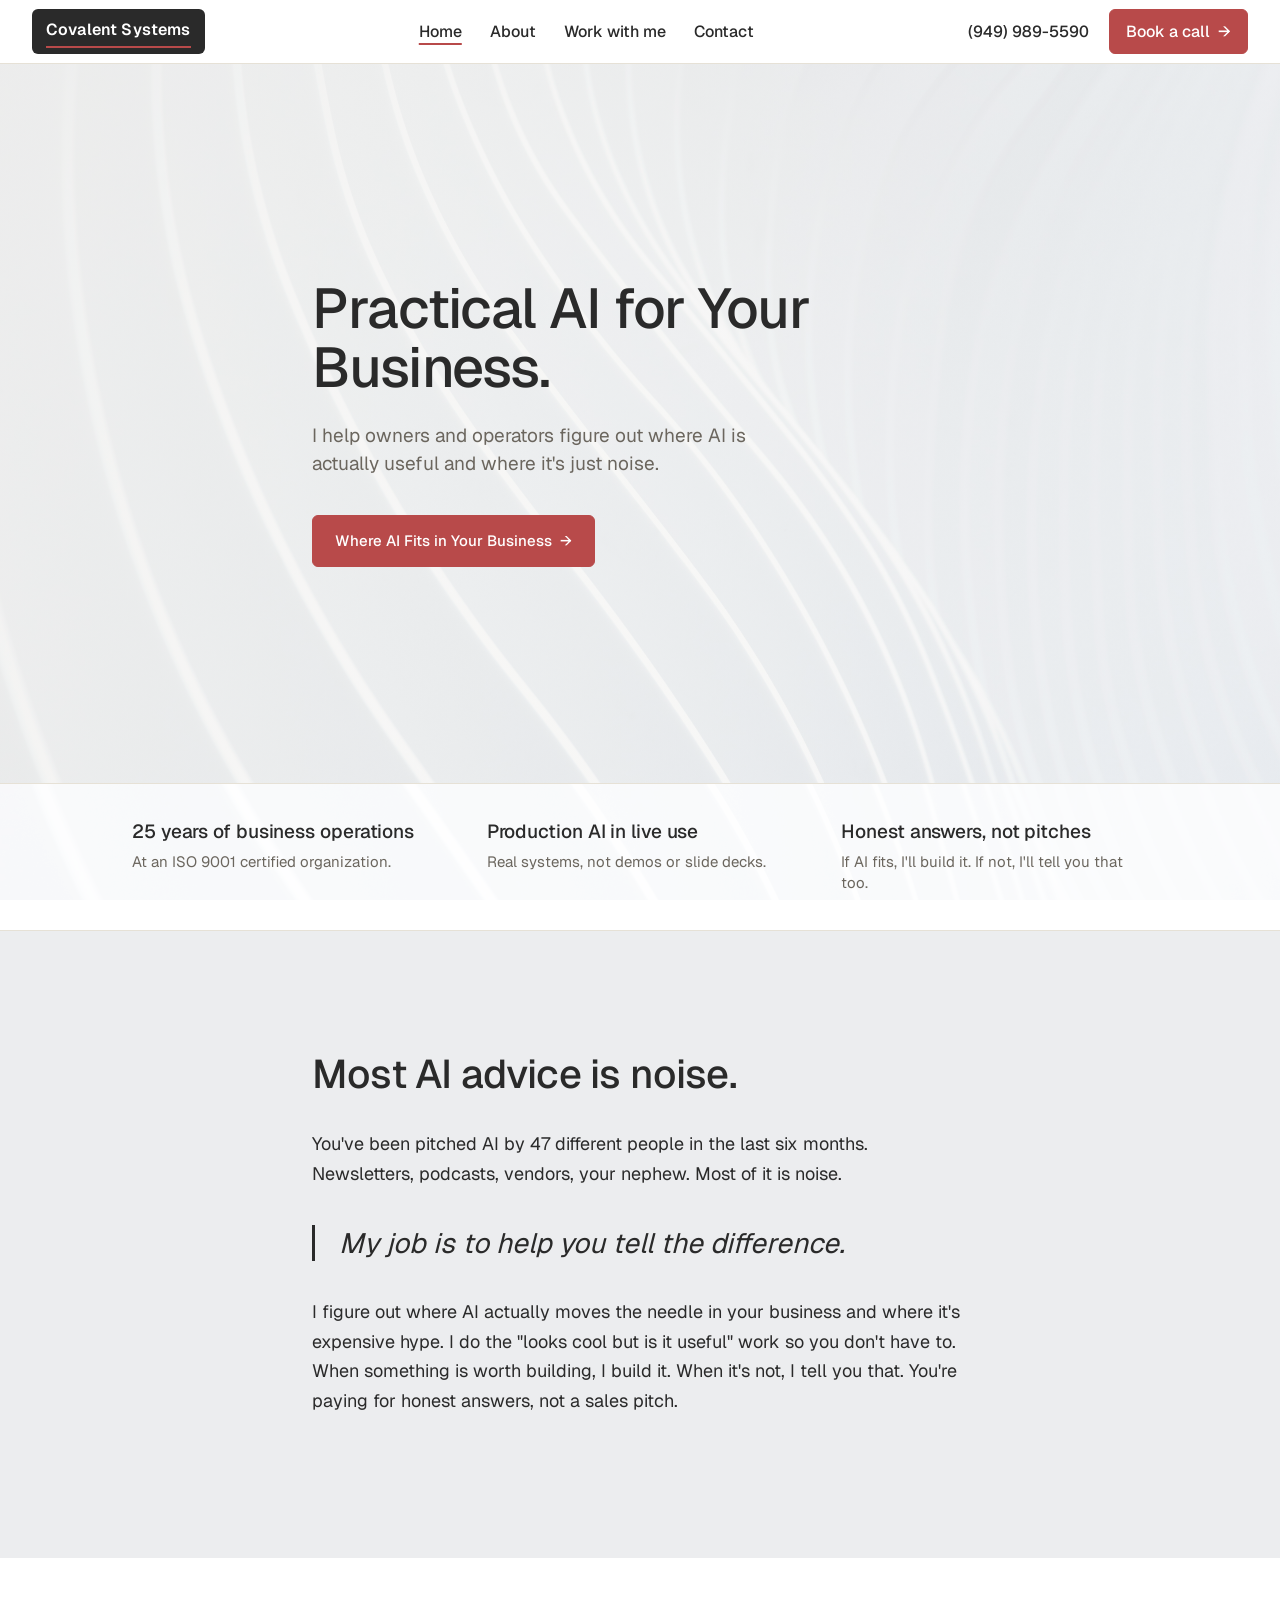
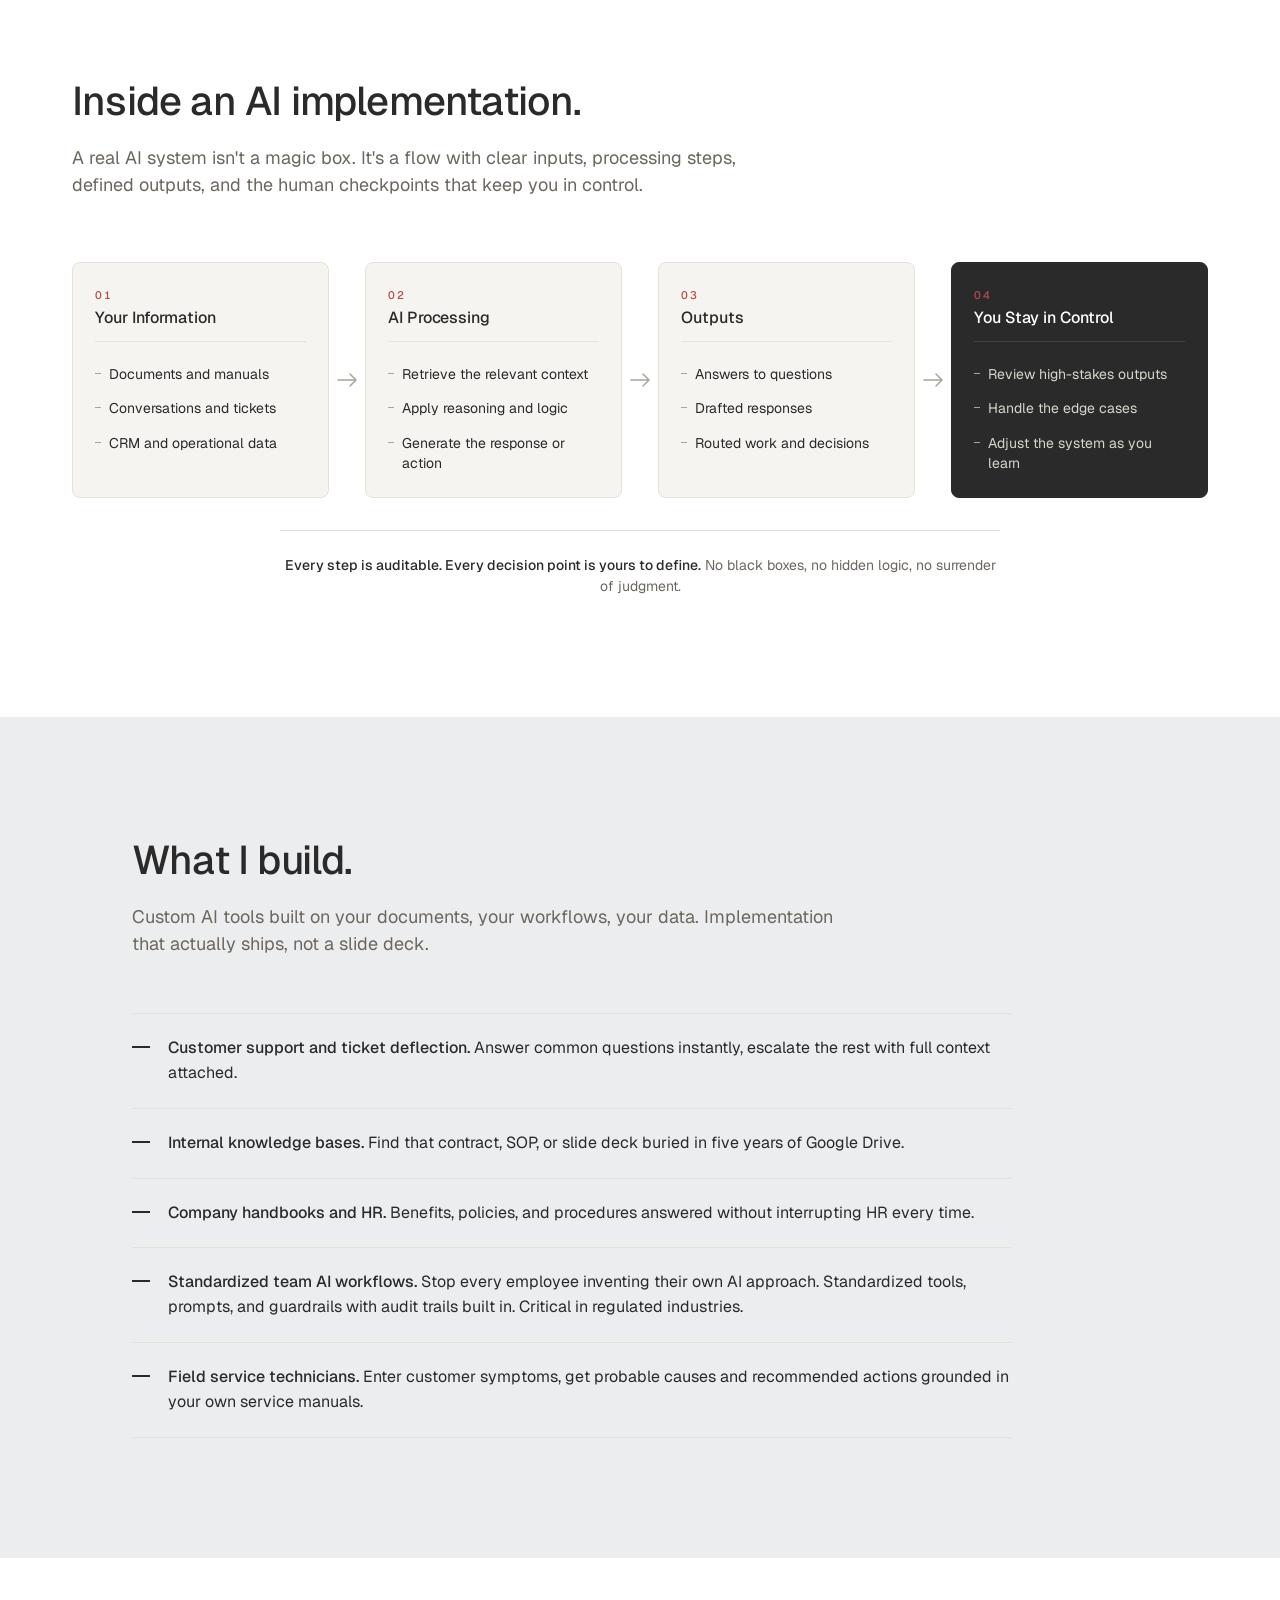
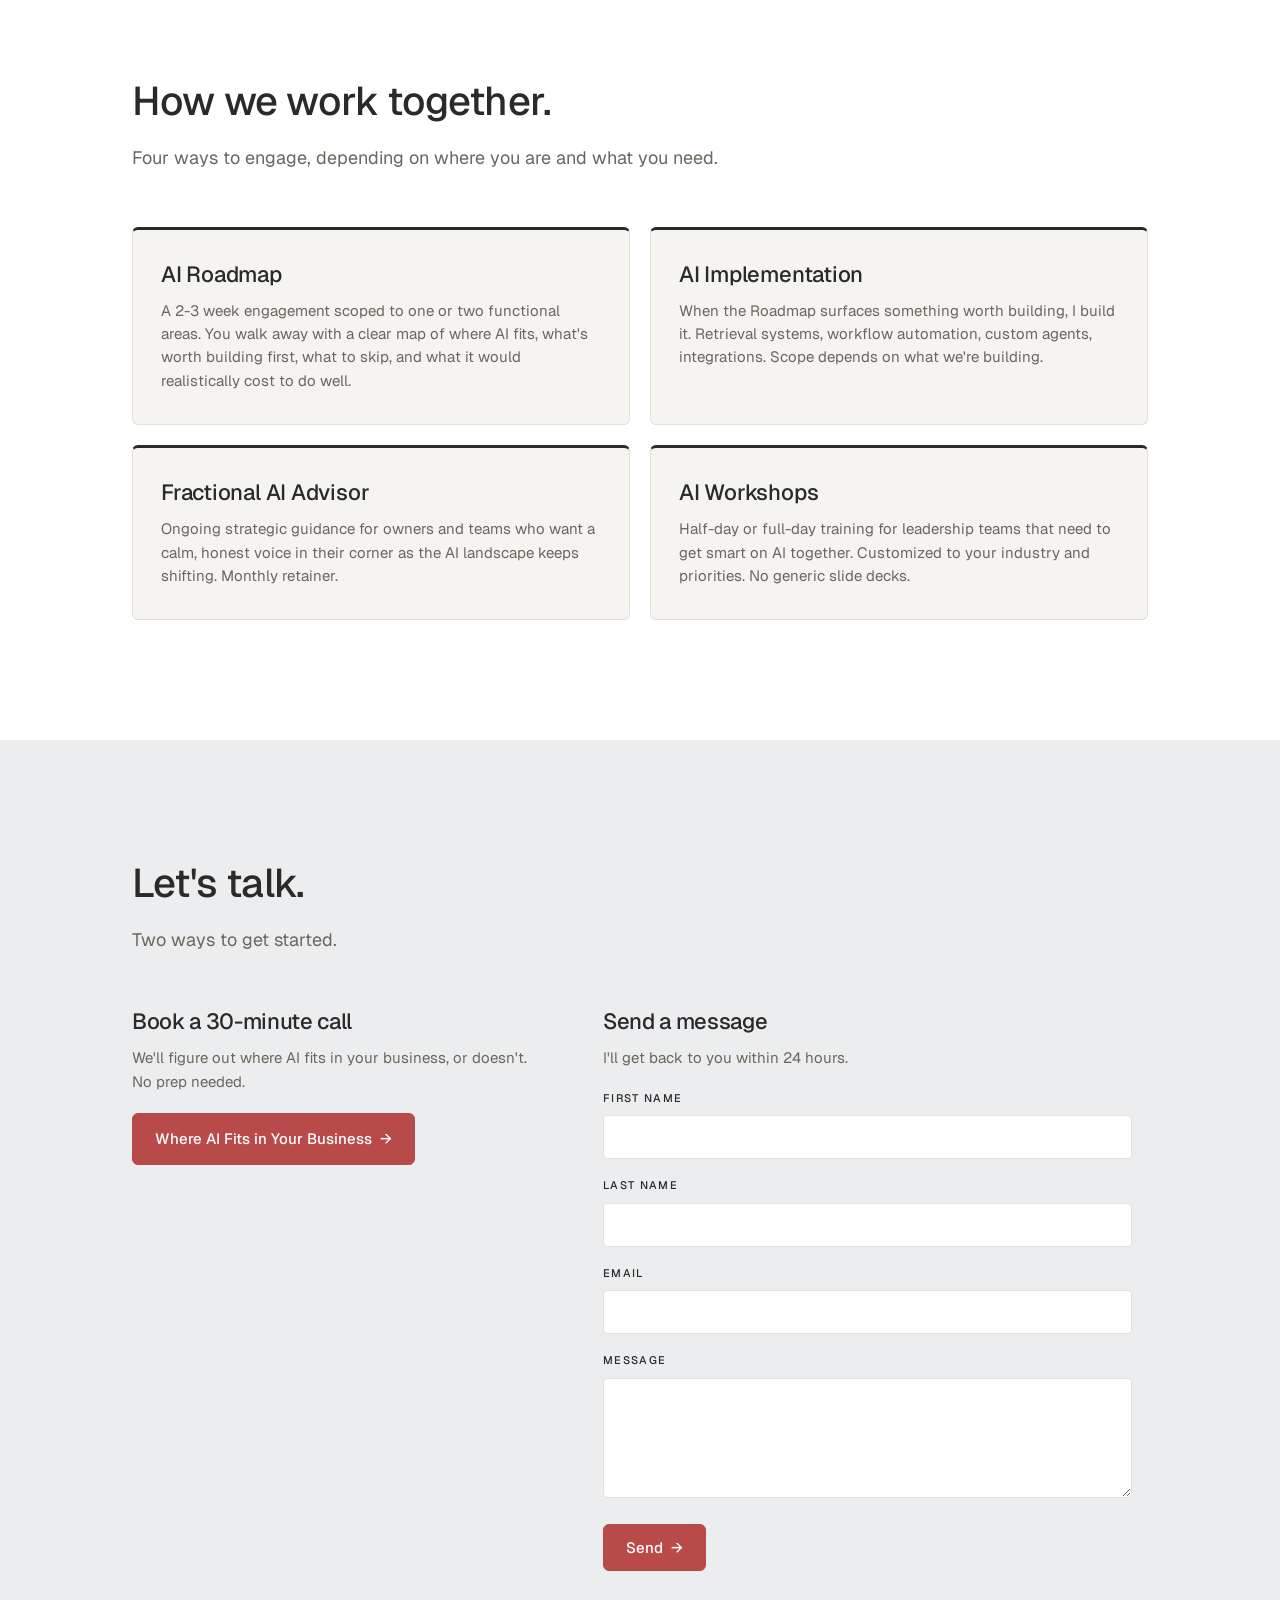
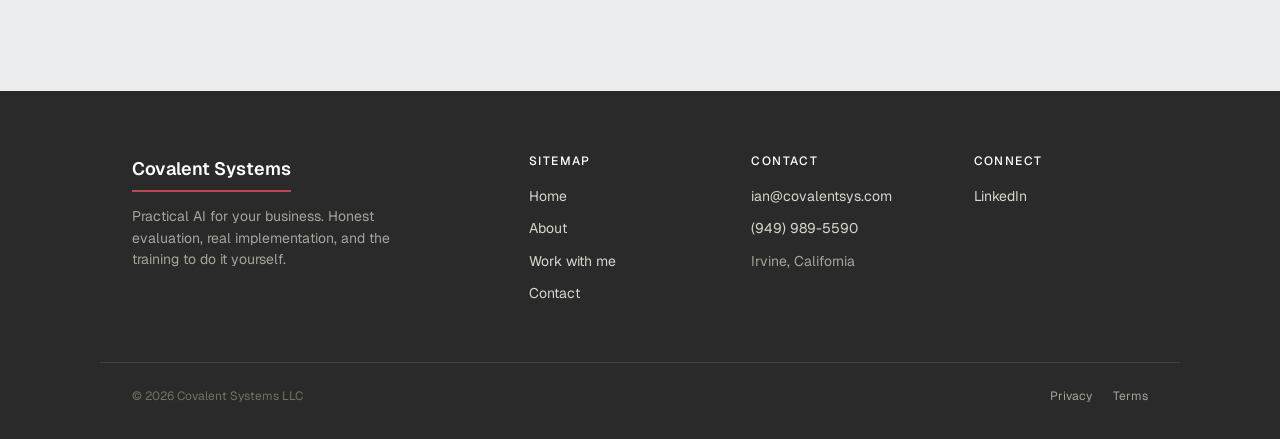
==== index.html @ 8761f157 "Added menu functionality Added menu functions about, work, contact" ====
<!DOCTYPE html>
<html lang="en">
<head>
<meta charset="UTF-8">
<meta name="viewport" content="width=device-width, initial-scale=1.0">
<title>Practical AI for Your Business | Covalent Systems</title>
<meta name="description" content="Honest evaluation of where AI fits in your business. Practical implementation, no hype. Based in Irvine, California.">

<link rel="preconnect" href="https://fonts.googleapis.com">
<link rel="preconnect" href="https://fonts.gstatic.com" crossorigin>
<link rel="stylesheet" href="styles.css">
<link href="https://fonts.googleapis.com/css2?family=Geist:wght@400;500;600&display=swap" rel="stylesheet">
<link href="https://assets.calendly.com/assets/external/widget.css" rel="stylesheet">

<!-- Cloudflare Web Analytics --><script defer src='https://static.cloudflareinsights.com/beacon.min.js' data-cf-beacon='{"token": "ac67c8d0c0764ef69f0a860fcfaade2c"}'></script><!-- End Cloudflare Web Analytics -->

<script type="application/ld+json">
{
  "@context": "https://schema.org",
  "@type": "ProfessionalService",
  "name": "Covalent Systems",
  "legalName": "Covalent Systems LLC",
  "description": "Practical AI implementation for small and mid-sized businesses. Honest evaluation, real implementation, and training.",
  "url": "https://covalentsys.com",
  "telephone": "+1-949-989-5590",
  "email": "ian@covalentsys.com",
  "founder": {
    "@type": "Person",
    "name": "Ian Read"
  },
  "address": {
    "@type": "PostalAddress",
    "addressLocality": "Irvine",
    "addressRegion": "CA",
    "addressCountry": "US"
  },
  "geo": {
    "@type": "GeoCoordinates",
    "latitude": "33.6846",
    "longitude": "-117.8265"
  },
  "areaServed": [
    "Irvine",
    "Orange County",
    "Los Angeles County",
    "San Diego County",
    "Carlsbad",
    "Southern California",
    "San Francisco",
    "San Francisco Bay Area",
    "United States"
  ]
}
</script>

</head>
<body>

<!-- ===== TOP NAV ===== -->
<nav class="topnav">
  <div class="inner">
    <a href="index.html" class="wordmark">Covalent Systems</a>
    <div class="nav-links">
      <a href="index.html" class="active">Home</a>
      <a href="about.html">About</a>
      <a href="work.html">Work with me</a>
      <a href="contact.html">Contact</a>
    </div>
    <div class="nav-right">
      <a href="tel:+19499895590" class="nav-phone">(949) 989-5590</a>
      <a href="" onclick="Calendly.initPopupWidget({url: 'https://calendly.com/covalentsys/workflow-assessment/where-ai-fits?primary_color=b84a4a'});return false;" class="btn small">Book a call <span class="arrow">&rarr;</span></a>
    </div>
  </div>
</nav>

<!-- ===== HERO WITH IMAGE ===== -->
<section class="hero">
  <div class="hero-grid">
    <div>
      <h1>Practical AI for Your Business.</h1>
      <p class="sub">I help owners and operators figure out where AI is actually useful and where it's just noise.</p>
      <a href="" onclick="Calendly.initPopupWidget({url: 'https://calendly.com/covalentsys/workflow-assessment/where-ai-fits?primary_color=b84a4a'});return false;" class="btn">Where AI Fits in Your Business <span class="arrow">&rarr;</span></a>
    </div>   
  </div>
</section>

<!-- ===== STATS STRIP ===== -->
<div class="stats-strip">
  <div class="stats-inner">
    <div class="stat-item">
      <div class="stat-lead">25 years of business operations</div>
      <div class="stat-label">At an ISO 9001 certified organization.</div>
    </div>
    <div class="stat-item">
      <div class="stat-lead">Production AI in live use</div>
      <div class="stat-label">Real systems, not demos or slide decks.</div>
    </div>
    <div class="stat-item">
      <div class="stat-lead">Honest answers, not pitches</div>
      <div class="stat-label">If AI fits, I'll build it. If not, I'll tell you that too.</div>
    </div>
  </div>
</div>

<!-- ===== NARRATIVE ===== -->
<section class="narrative">
  <div class="container">
    <h2>Most AI advice is noise.</h2>
    <p>You've been pitched AI by 47 different people in the last six months. Newsletters, podcasts, vendors, your nephew. Most of it is noise.</p>
    <div class="pull-quote">My job is to help you tell the difference.</div>
    <p>I figure out where AI actually moves the needle in your business and where it's expensive hype. I do the "looks cool but is it useful" work so you don't have to. When something is worth building, I build it. When it's not, I tell you that. You're paying for honest answers, not a sales pitch.</p>
  </div>
</section>

<!-- ===== FLOW DIAGRAM ===== -->
<section class="flow-section">
  <div class="container wide">
    <div class="section-head">
      <h2>Inside an AI implementation.</h2>
      <p class="lead">A real AI system isn't a magic box. It's a flow with clear inputs, processing steps, defined outputs, and the human checkpoints that keep you in control.</p>
    </div>
    <div class="flow-grid">
      <div class="flow-col">
        <div class="col-header">
          <div class="col-num">01</div>
          <div class="col-label">Your Information</div>
        </div>
        <div class="col-item">Documents and manuals</div>
        <div class="col-item">Conversations and tickets</div>
        <div class="col-item">CRM and operational data</div>
      </div>
      <div class="flow-arrow"><svg width="20" height="14" viewBox="0 0 20 14" fill="none"><path d="M1 7H19M19 7L13 1M19 7L13 13" stroke="currentColor" stroke-width="1.5" stroke-linecap="round"/></svg></div>
      <div class="flow-col">
        <div class="col-header">
          <div class="col-num">02</div>
          <div class="col-label">AI Processing</div>
        </div>
        <div class="col-item">Retrieve the relevant context</div>
        <div class="col-item">Apply reasoning and logic</div>
        <div class="col-item">Generate the response or action</div>
      </div>
      <div class="flow-arrow"><svg width="20" height="14" viewBox="0 0 20 14" fill="none"><path d="M1 7H19M19 7L13 1M19 7L13 13" stroke="currentColor" stroke-width="1.5" stroke-linecap="round"/></svg></div>
      <div class="flow-col">
        <div class="col-header">
          <div class="col-num">03</div>
          <div class="col-label">Outputs</div>
        </div>
        <div class="col-item">Answers to questions</div>
        <div class="col-item">Drafted responses</div>
        <div class="col-item">Routed work and decisions</div>
      </div>
      <div class="flow-arrow"><svg width="20" height="14" viewBox="0 0 20 14" fill="none"><path d="M1 7H19M19 7L13 1M19 7L13 13" stroke="currentColor" stroke-width="1.5" stroke-linecap="round"/></svg></div>
      <div class="flow-col human">
        <div class="col-header">
          <div class="col-num">04</div>
          <div class="col-label">You Stay in Control</div>
        </div>
        <div class="col-item">Review high-stakes outputs</div>
        <div class="col-item">Handle the edge cases</div>
        <div class="col-item">Adjust the system as you learn</div>
      </div>
    </div>
    <p class="flow-footer"><strong>Every step is auditable. Every decision point is yours to define.</strong> No black boxes, no hidden logic, no surrender of judgment.</p>
  </div>
</section>

<!-- ===== WHAT I BUILD ===== -->
<section class="build">
  <div class="container">
    <div class="section-head">
      <h2>What I build.</h2>
      <p class="lead">Custom AI tools built on your documents, your workflows, your data. Implementation that actually ships, not a slide deck.</p>
    </div>
    <ul class="value-list">
      <li><strong>Customer support and ticket deflection.</strong> Answer common questions instantly, escalate the rest with full context attached.</li>
      <li><strong>Internal knowledge bases.</strong> Find that contract, SOP, or slide deck buried in five years of Google Drive.</li>
      <li><strong>Company handbooks and HR.</strong> Benefits, policies, and procedures answered without interrupting HR every time.</li>
      <li><strong>Standardized team AI workflows.</strong> Stop every employee inventing their own AI approach. Standardized tools, prompts, and guardrails with audit trails built in. Critical in regulated industries.</li>
      <li><strong>Field service technicians.</strong> Enter customer symptoms, get probable causes and recommended actions grounded in your own service manuals.</li>
    </ul>
  </div>
</section>

<!-- ===== OFFERS ===== -->
<section class="offers">
  <div class="container">
    <div class="section-head">
      <h2>How we work together.</h2>
      <p class="lead">Four ways to engage, depending on where you are and what you need.</p>
    </div>
    <div class="offer-grid">
      <div class="offer-card">
        <h3>AI Roadmap</h3>
        <p>A 2-3 week engagement scoped to one or two functional areas. You walk away with a clear map of where AI fits, what's worth building first, what to skip, and what it would realistically cost to do well.</p>
      </div>
      <div class="offer-card">
        <h3>AI Implementation</h3>
        <p>When the Roadmap surfaces something worth building, I build it. Retrieval systems, workflow automation, custom agents, integrations. Scope depends on what we're building.</p>
      </div>
      <div class="offer-card">
        <h3>Fractional AI Advisor</h3>
        <p>Ongoing strategic guidance for owners and teams who want a calm, honest voice in their corner as the AI landscape keeps shifting. Monthly retainer.</p>
      </div>
      <div class="offer-card">
        <h3>AI Workshops</h3>
        <p>Half-day or full-day training for leadership teams that need to get smart on AI together. Customized to your industry and priorities. No generic slide decks.</p>
      </div>
    </div>
  </div>
</section>

<!-- ===== CONTACT ===== -->
<section class="contact">
  <div class="container">
    <div class="section-head">
      <h2>Let's talk.</h2>
      <p class="lead">Two ways to get started.</p>
    </div>
    <div class="contact-grid">
      <div class="contact-block">
        <h3>Book a 30-minute call</h3>
        <p>We'll figure out where AI fits in your business, or doesn't. No prep needed.</p>
        <a href="" onclick="Calendly.initPopupWidget({url: 'https://calendly.com/covalentsys/workflow-assessment/where-ai-fits?primary_color=b84a4a'});return false;" class="btn">Where AI Fits in Your Business <span class="arrow">&rarr;</span></a>
      </div>
      <div class="contact-block">
        <h3>Send a message</h3>
        <p>I'll get back to you within 24 hours.</p>
        <form id="contact-form" novalidate>
          <div class="field">
            <label for="firstName">First Name</label>
            <input type="text" id="firstName" name="firstName" required>
          </div>
          <div class="field">
            <label for="lastName">Last Name</label>
            <input type="text" id="lastName" name="lastName" required>
          </div>
          <div class="field">
            <label for="email">Email</label>
            <input type="email" id="email" name="email" required>
          </div>
          <div class="field">
            <label for="message">Message</label>
            <textarea id="message" name="message" required></textarea>
          </div>
          <!-- Honeypot: bots fill this, humans don't see it -->
          <div class="hp-field" aria-hidden="true">
            <label for="website">Website</label>
            <input type="text" id="website" name="website" tabindex="-1" autocomplete="off">
          </div>
          <button type="submit" class="btn">Send <span class="arrow">&rarr;</span></button>
          <div id="form-message" class="form-message" role="status" aria-live="polite"></div>
        </form>
      </div>
    </div>
  </div>
</section>

<!-- ===== FOOTER ===== -->
<footer>
  <div class="footer-grid">
    <div class="footer-brand">
      <div class="wordmark-foot">Covalent Systems</div>
      <p>Practical AI for your business. Honest evaluation, real implementation, and the training to do it yourself.</p>
    </div>
    <div class="footer-col">
      <h4>Sitemap</h4>
      <ul>
        <li><a href="index.html">Home</a></li>
        <li><a href="about.html">About</a></li>
        <li><a href="work.html">Work with me</a></li>
        <li><a href="contact.html">Contact</a></li>
      </ul>
    </div>
    <div class="footer-col">
      <h4>Contact</h4>
      <ul>
        <li><a href="mailto:ian@covalentsys.com">ian@covalentsys.com</a></li>
        <li><a href="tel:+19499895590">(949) 989-5590</a></li>
        <li style="color: #a8a49a;">Irvine, California</li>
      </ul>
    </div>
    <div class="footer-col">
      <h4>Connect</h4>
      <ul>
        <li><a href="https://www.linkedin.com/in/iancovalentsys/" target="_blank" rel="noopener noreferrer">LinkedIn</a></li>
      </ul>
    </div>
  </div>
  <div class="footer-bottom">
    <div>&copy; 2026 Covalent Systems LLC</div>
    <div class="legal">
      <a href="privacy-policy.html">Privacy</a>
      <a href="terms.html">Terms</a>
    </div>
  </div>
</footer>

<script src="https://assets.calendly.com/assets/external/widget.js" type="text/javascript" async></script>

<script>
  document.addEventListener('DOMContentLoaded', function() {
    const form = document.getElementById('contact-form');
    if (!form) return;

    const button = form.querySelector('button[type="submit"]');
    const messageEl = document.getElementById('form-message');
    const originalButtonHTML = button.innerHTML;

    function showSuccess() {
      form.querySelectorAll('.field, .hp-field, button').forEach(el => {
        el.style.display = 'none';
      });
      messageEl.className = 'form-message success';
      messageEl.textContent = "Thanks, I'll get back to you within 24 hours.";
    }

    function showError(text) {
      messageEl.className = 'form-message error';
      messageEl.textContent = text;
    }

    form.addEventListener('submit', async function(e) {
      e.preventDefault();

      // Honeypot check: silent success if filled
      if (form.querySelector('input[name="website"]').value) {
        showSuccess();
        return;
      }

      const firstName = form.firstName.value.trim();
      const lastName = form.lastName.value.trim();
      const email = form.email.value.trim();
      const message = form.message.value.trim();

      if (!firstName || !lastName || !email || !message) {
        showError('Please fill in all fields.');
        return;
      }
      if (!/^[^\s@]+@[^\s@]+\.[^\s@]+$/.test(email)) {
        showError('Please enter a valid email address.');
        return;
      }

      button.disabled = true;
      button.textContent = 'Sending...';
      messageEl.className = 'form-message';
      messageEl.textContent = '';

      try {
        const response = await fetch('https://ircem.app.n8n.cloud/webhook/contact-form', {
          method: 'POST',
          headers: { 'Content-Type': 'application/json' },
          body: JSON.stringify({ firstName, lastName, email, message })
        });

        if (!response.ok) throw new Error('Network response was not ok');

        showSuccess();
      } catch (err) {
        showError('Something went wrong. Please try again or email me directly.');
        button.disabled = false;
        button.innerHTML = originalButtonHTML;
      }
    });
  });
  </script>
  
</body>
</html>
---- styles.css ----
:root {
    --charcoal: #2a2a2a;
    --brick: #b84a4a;
    --brick-hover: #993e3e;
    --paper: #f5f4f1;
    --white: #ffffff;
    --text-secondary: #6b665e;
    --text-muted: #a8a49a;
    --border: #e6e1d6;
    --border-dark: #404040;
    --nav-height: 64px;
  }

  * { box-sizing: border-box; margin: 0; padding: 0; }
  html { scroll-behavior: smooth; }
  body {
    font-family: 'Geist', system-ui, -apple-system, sans-serif;
    color: var(--charcoal);
    background: var(--white);
    font-size: 17px;
    line-height: 1.6;
    -webkit-font-smoothing: antialiased;
  }

  h1, h2, h3, h4 {
    font-family: 'Geist', system-ui, sans-serif;
    font-weight: 500;
    line-height: 1.15;
    letter-spacing: -0.015em;
    color: var(--charcoal);
  }

  a { color: var(--brick); text-decoration: none; transition: color 0.15s ease; }
  a:hover { color: var(--brick-hover); }

  .container { max-width: 1080px; margin: 0 auto; padding: 0 32px; }
  .container.narrow { max-width: 720px; }
  .container.wide { max-width: 1200px; }

  /* ============ TOP  ============ */
  nav.topnav {
    position: sticky; top: 0; z-index: 100;
    background: rgba(255,255,255,0.92);
    backdrop-filter: blur(8px);
    border-bottom: 1px solid var(--border);
    height: var(--nav-height);
    display: flex; align-items: center;
  }
  nav.topnav .inner {
    width: 100%; max-width: 1280px; margin: 0 auto; padding: 0 32px;
    display: flex; align-items: center; justify-content: space-between; gap: 24px;
  }
  .wordmark {
    display: inline-block; background: var(--charcoal); color: var(--white);
    padding: 8px 14px 12px; border-radius: 6px;
    font-weight: 600; font-size: 16px; letter-spacing: 0.01em;
    position: relative; text-decoration: none;
  }
  .wordmark::after {
    content: ""; position: absolute;
    left: 14px; right: 14px; bottom: 6px; height: 2px;
    background: var(--brick);
  }
  .nav-links { display: flex; align-items: center; gap: 28px; font-size: 16px; }
  .nav-links a { color: var(--charcoal); font-weight: 500; }
  .nav-links a:hover { color: var(--brick); }
  .nav-right { display: flex; align-items: center; gap: 20px; }
  .nav-phone { color: var(--charcoal); font-weight: 500; font-size: 16px; font-variant-numeric: tabular-nums; }
  .nav-phone:hover { color: var(--brick); }

  /* ============ BUTTONS ============ */
  .btn {
    display: inline-flex; align-items: center; gap: 8px;
    background: var(--brick); color: var(--white);
    padding: 13px 22px; border-radius: 6px;
    font-family: inherit; font-weight: 500; font-size: 15px;
    cursor: pointer; border: 1px solid var(--brick);
    transition: all 0.15s ease; text-decoration: none;
  }
  .btn:hover { background: var(--charcoal); border-color: var(--charcoal); color: var(--white); }
  .btn .arrow { transition: transform 0.2s ease; display: inline-block; }
  .btn:hover .arrow { transform: translateX(3px); }
  .btn.small { padding: 9px 16px; font-size: 16px; }

  /* ============ HERO WITH IAN'S IMAGE ============ */
  section.hero {
    min-height: calc(87vh - var(--nav-height));
    display: flex; align-items: center;
    padding: 40px 0;
    position: relative;
    isolation: isolate;
    overflow: hidden;
    background: var(--paper); /* fallback if image fails */
  }
  /* The flowing curves image as background */
  .hero::before {
    content: "";
    position: absolute;
    inset: 0;
    background-image: url('hero-bg.jpg');
    background-size: cover;
    background-position: center;
    z-index: -2;
  }
  /* Cream wash on top — tuned so image is visibly present but text stays readable */
  .hero::after {
    content: "";
    position: absolute;
    inset: 0;
    background: linear-gradient(
      105deg,
      rgba(245,244,241,0.75) 0%,
      rgba(245,244,241,0.60) 50%,
      rgba(245,244,241,0.45) 100%
    );
    z-index: -1;
  }
  .hero-grid {
    width: 100%; max-width: 720px; margin: 0 auto; padding: 0 32px;
    position: relative;
    z-index: 1;
  }
  .hero h1 { font-size: 56px; line-height: 1.05; margin-bottom: 24px; letter-spacing: -0.02em; }
  .hero .sub {
    font-size: 19px; color: var(--text-secondary); line-height: 1.5;
    margin-bottom: 36px; max-width: 480px;
  }
  .video-frame {
    position: relative; width: 100%; aspect-ratio: 16/10;
    background: var(--white); border-radius: 8px;
    overflow: hidden; border: 1px solid var(--border);
    box-shadow: 0 8px 32px rgba(42,42,42,0.10);
  }
  .video-placeholder {
    position: absolute; inset: 0;
    display: flex; flex-direction: column; align-items: center; justify-content: center; gap: 18px;
    background: linear-gradient(135deg, #f5f4f1 0%, #ebe9e2 100%);
  }
  .play-button {
    width: 64px; height: 64px; border-radius: 50%;
    background: var(--charcoal);
    display: flex; align-items: center; justify-content: center;
    padding-left: 4px;
    box-shadow: 0 2px 16px rgba(42,42,42,0.18);
  }
  .placeholder-label {
    font-size: 12px; color: var(--text-secondary);
    letter-spacing: 0.14em; text-transform: uppercase; font-weight: 500;
  }
  .video-caption { margin-top: 14px; font-size: 14px; color: var(--text-secondary); line-height: 1.5; }
  .video-caption strong { color: var(--charcoal); font-weight: 500; }

  /* ============ STATS STRIP ============ */
  .stats-strip { border-top: 1px solid var(--border); border-bottom: 1px solid var(--border); background: var(--white); }
  .stats-inner {
    max-width: 1080px; margin: 0 auto; padding: 36px 32px;
    display: grid; grid-template-columns: repeat(3, 1fr); gap: 48px;
  }
  .stat-item { text-align: left; }
  .stat-lead {
    font-size: 19px; font-weight: 500; color: var(--charcoal);
    margin-bottom: 6px; letter-spacing: -0.005em; line-height: 1.3;
  }
  .stat-label { font-size: 15px; color: var(--text-secondary); line-height: 1.45; }

  /* ============ NARRATIVE ============ */
  section.narrative { padding: 120px 0; background: #ecedef; }
  .narrative .container { max-width: 720px; }
  .narrative h2 { font-size: 40px; margin-bottom: 32px; letter-spacing: -0.02em; }
  .narrative p { font-size: 18px; line-height: 1.65; margin-bottom: 22px; color: var(--charcoal); }
  .pull-quote {
    font-size: 28px; font-style: italic; line-height: 1.3; color: var(--charcoal);
    padding-left: 24px; border-left: 3px solid var(--charcoal);
    margin: 36px 0; max-width: 580px; font-weight: 400;
  }

  /* ============ FLOW SECTION ============ */
  section.flow-section { padding: 120px 0; background: var(--white); }
  .flow-section .section-head { margin-bottom: 64px; max-width: 720px; }
  .flow-section h2 { font-size: 40px; margin-bottom: 20px; letter-spacing: -0.02em; }
  .flow-section .lead { font-size: 18px; color: var(--text-secondary); line-height: 1.5; }
  .flow-grid {
    display: grid;
    grid-template-columns: 1fr auto 1fr auto 1fr auto 1fr;
    gap: 0; align-items: stretch; margin-bottom: 32px;
  }
  .flow-col {
    background: var(--paper); border: 1px solid var(--border);
    border-radius: 8px; padding: 24px 22px;
    display: flex; flex-direction: column; gap: 14px;
  }
  .flow-col.human { background: var(--charcoal); border-color: var(--charcoal); }
  .flow-col.human .col-num { color: var(--brick); }
  .flow-col.human .col-label { color: var(--white); }
  .flow-col.human .col-item { color: #d8d5cc; }
  .flow-col.human .col-header { border-bottom-color: #444; }
  .col-header {
    margin-bottom: 8px; padding-bottom: 12px;
    border-bottom: 1px solid var(--border);
    display: flex; flex-direction: column; gap: 4px;
  }
  .col-num {
    font-size: 11px; font-weight: 500; color: var(--brick);
    letter-spacing: 0.18em; font-variant-numeric: tabular-nums;
  }
  .col-label {
    font-size: 16px; font-weight: 500; color: var(--charcoal);
    letter-spacing: -0.005em; line-height: 1.3;
  }
  .col-item {
    font-size: 14px; line-height: 1.45; color: var(--charcoal);
    padding-left: 14px; position: relative;
  }
  .col-item::before {
    content: ""; position: absolute; left: 0; top: 9px;
    width: 6px; height: 1px; background: var(--text-muted);
  }
  .flow-arrow {
    display: flex; align-items: center; justify-content: center;
    width: 36px; color: var(--text-muted);
  }
  .flow-footer {
    text-align: center; font-size: 14px; color: var(--text-secondary);
    max-width: 720px; margin: 32px auto 0; padding-top: 24px;
    border-top: 1px solid var(--border); line-height: 1.5;
  }
  .flow-footer strong { color: var(--charcoal); font-weight: 500; }

  /* ============ WHAT I BUILD ============ */
  section.build { padding: 120px 0; background: #ecedef; }
  .section-head { margin-bottom: 56px; max-width: 720px; }
  .section-head h2 { font-size: 40px; margin-bottom: 20px; letter-spacing: -0.02em; }
  .section-head .lead { font-size: 18px; color: var(--text-secondary); line-height: 1.5; }
  .value-list { list-style: none; max-width: 880px; }
  .value-list li {
    padding: 22px 0 22px 36px; border-top: 1px solid var(--border);
    position: relative; font-size: 16px; line-height: 1.55;
  }
  .value-list li:last-child { border-bottom: 1px solid var(--border); }
  .value-list li::before {
    content: ""; position: absolute; left: 0; top: 32px;
    width: 18px; height: 2px; background: var(--charcoal);
  }
  .value-list li strong { font-weight: 500; color: var(--charcoal); }

  /* ============ OFFERS ============ */
  section.offers { padding: 120px 0; background: var(--white); }
  .offer-grid {
    display: grid; grid-template-columns: repeat(2, 1fr); gap: 20px; margin-top: 8px;
  }
  .offer-card {
    background: var(--paper); border: 1px solid var(--border);
    border-top: 3px solid var(--charcoal);
    border-radius: 6px; padding: 32px 28px;
    transition: transform 0.2s ease, border-top-color 0.2s ease;
  }
  .offer-card:hover { transform: translateY(-2px); border-top-color: var(--brick); }
  .offer-card h3 { font-size: 22px; font-weight: 500; margin-bottom: 12px; letter-spacing: -0.01em; }
  .offer-card p { font-size: 15px; color: var(--text-secondary); line-height: 1.55; }

  /* ============ CONTACT ============ */
  section.contact { padding: 120px 0; background: #ecedef; }
  .contact-grid {
    display: grid; grid-template-columns: 1fr 1.3fr; gap: 64px;
    align-items: start; max-width: 1000px;
  }
  .contact-block h3 { font-size: 22px; font-weight: 500; margin-bottom: 12px; }
  .contact-block p { color: var(--text-secondary); margin-bottom: 20px; font-size: 15px; line-height: 1.55; }
  form .field { margin-bottom: 18px; }
  form label {
    display: block; font-size: 11px; font-weight: 500;
    letter-spacing: 0.12em; text-transform: uppercase;
    color: var(--charcoal); margin-bottom: 8px;
  }
  form input, form textarea {
    width: 100%; height: 44px; padding: 0 14px;
    border: 1px solid var(--border); border-radius: 4px;
    font-family: inherit; font-size: 15px;
    background: var(--white); color: var(--charcoal);
    transition: border-color 0.15s ease;
  }
  form textarea { height: auto; padding: 12px 14px; min-height: 120px; resize: vertical; }
  form input:focus, form textarea:focus { outline: none; border-color: var(--brick); }

  /* ============ FOOTER ============ */
  footer { background: var(--charcoal); color: var(--white); padding: 64px 0 32px; }
  .footer-grid {
    max-width: 1080px; margin: 0 auto; padding: 0 32px 48px;
    display: grid; grid-template-columns: 2fr 1fr 1fr 1fr; gap: 48px;
    border-bottom: 1px solid var(--border-dark);
  }
  .footer-brand .wordmark-foot {
    color: var(--white); font-weight: 600; font-size: 18px;
    padding-bottom: 6px; border-bottom: 2px solid var(--brick);
    display: inline-block; margin-bottom: 14px;
  }
  .footer-brand p { color: #a8a49a; font-size: 14px; line-height: 1.55; max-width: 260px; }
  .footer-col h4 {
    color: var(--white); font-size: 12px; font-weight: 500;
    letter-spacing: 0.12em; text-transform: uppercase; margin-bottom: 16px;
  }
  .footer-col ul { list-style: none; }
  .footer-col li { margin-bottom: 10px; font-size: 14px; }
  .footer-col a { color: #d8d5cc; text-decoration: none; }
  .footer-col a:hover { color: var(--white); }
  .footer-bottom {
    max-width: 1080px; margin: 0 auto; padding: 24px 32px 0;
    display: flex; justify-content: space-between; align-items: center;
    font-size: 12px; color: #757065;
  }
  .footer-bottom .legal a { color: #a8a49a; margin-left: 18px; }
  .footer-bottom .legal a:hover { color: var(--white); }

/* Add background image to all white sections */
.stats-strip,
section.flow-section,
section.offers {
  position: relative;
  isolation: isolate;
  overflow: hidden;
}

.stats-strip::before,
section.flow-section::before,
section.offers::before {
  content: "";
  position: absolute;
  inset: 0;
  background-image: url('hero-bg.jpg');
  background-size: cover;
  background-position: center;
  background-attachment: fixed;
  z-index: -2;
}

.stats-strip::after,
section.flow-section::after,
section.offers::after {
  content: "";
  position: absolute;
  inset: 0;
  background: rgba(255, 255, 255, 0.85);
  z-index: -1;
}

.stats-strip .stats-inner,
section.flow-section .container,
section.offers .container {
  position: relative;
  z-index: 1;
}

@media (max-width: 880px) {
  .stats-strip::before,
  section.flow-section::before,
  section.offers::before {
    background-attachment: scroll;
  }
}


  /* ============ RESPONSIVE ============ */
  @media (max-width: 1024px) {
    .flow-grid { grid-template-columns: 1fr; gap: 16px; }
    .flow-arrow { width: 100%; height: 28px; transform: rotate(90deg); }
  }
  @media (max-width: 880px) {
    nav.topnav .inner { padding: 0 20px; gap: 12px; }
    .nav-links { display: none; }
    .container, .hero-grid, .stats-inner { padding-left: 20px; padding-right: 20px; }
    section.hero { min-height: 0; padding: 60px 0; }
    .hero-grid { grid-template-columns: 1fr; gap: 40px; }
    .hero h1 { font-size: 36px; }
    section.narrative, section.flow-section, section.build, section.offers, section.contact { padding: 70px 0; }
    .narrative h2, .section-head h2, .flow-section h2 { font-size: 28px; }
    .pull-quote { font-size: 22px; padding-left: 18px; }
    .stats-inner { grid-template-columns: 1fr; gap: 20px; padding: 28px 20px; }
    .offer-grid { grid-template-columns: 1fr; }
    .contact-grid { grid-template-columns: 1fr; gap: 40px; }
    .footer-grid { grid-template-columns: 1fr 1fr; gap: 32px; }
    .footer-bottom { flex-direction: column; gap: 12px; text-align: center; }
    .footer-bottom .legal a { margin: 0 9px; }
  }

  /* Honeypot — off-screen so bots see and fill it, humans don't */
.hp-field {
  position: absolute;
  left: -9999px;
  width: 1px;
  height: 1px;
  overflow: hidden;
}

/* Inline status message — basic, refine later */
.form-message {
  margin-top: 1rem;
  padding: 0.75rem 1rem;
  border-radius: 4px;
  display: none;
}
.form-message.success {
  display: block;
  background: #f0f7f0;
  color: #2a2a2a;
  border: 1px solid #c8e0c8;
}
.form-message.error {
  display: block;
  background: #fdf0f0;
  color: #2a2a2a;
  border: 1px solid #b84a4a;
}   

/* ============================================================
   ADDITIONS for inner pages (about.html, work.html, contact.html)
   Append to the end of your existing styles.css.
   ============================================================ */

/* ============ INNER PAGE HEADER ============ */
section.page-header {
  position: relative;
  isolation: isolate;
  overflow: hidden;
  padding: 80px 0;
  background: var(--paper);
}
.page-header::before {
  content: "";
  position: absolute;
  inset: 0;
  background-image: url('hero-bg.jpg');
  background-size: cover;
  background-position: center;
  z-index: -2;
}
.page-header::after {
  content: "";
  position: absolute;
  inset: 0;
  background: linear-gradient(
    105deg,
    rgba(245,244,241,0.75) 0%,
    rgba(245,244,241,0.60) 50%,
    rgba(245,244,241,0.45) 100%
  );
  z-index: -1;
}
.page-header .container {
  position: relative;
  z-index: 1;
  max-width: 720px;
}
.page-header h1 {
  font-size: 44px;
  line-height: 1.05;
  letter-spacing: -0.02em;
  margin-bottom: 16px;
}
.page-header .tagline {
  font-size: 19px;
  color: var(--text-secondary);
  line-height: 1.5;
  max-width: 580px;
}

@media (max-width: 880px) {
  section.page-header { padding: 60px 0; }
  .page-header h1 { font-size: 32px; }
  .page-header .tagline { font-size: 17px; }
}

/* ============ ACTIVE NAV STATE ============ */
.nav-links a.active {
  text-decoration: underline;
  text-decoration-color: var(--brick);
  text-decoration-thickness: 2px;
  text-underline-offset: 6px;
}

/* ============ SCAFFOLD NOTE (remove before launch) ============ */
.scaffold-note {
  background: #fff8e1;
  border-left: 3px solid #d4a72c;
  padding: 14px 18px;
  margin: 24px 0;
  font-size: 14px;
  line-height: 1.55;
  color: #5e4a0e;
  border-radius: 0 4px 4px 0;
}
.scaffold-note strong {
  color: #3d2f00;
  font-weight: 500;
}
.scaffold-note ul {
  margin: 8px 0 0 0;
  padding-left: 20px;
}
.scaffold-note ul li {
  margin-bottom: 4px;
}

/* ============ INNER-PAGE BACKGROUND CONTINUATION ============ */
body.inner-page section.narrative,
body.inner-page section.contact {
  position: relative;
  isolation: isolate;
  overflow: hidden;
  background: transparent;
}

body.inner-page section.narrative::before,
body.inner-page section.contact::before {
  content: "";
  position: absolute;
  inset: 0;
  background-image: url('hero-bg.jpg');
  background-size: cover;
  background-position: center;
  background-attachment: fixed;
  z-index: -2;
}

body.inner-page section.narrative::after,
body.inner-page section.contact::after {
  content: "";
  position: absolute;
  inset: 0;
  background: rgba(255, 255, 255, 0.85);
  z-index: -1;
}

body.inner-page section.narrative .container,
body.inner-page section.contact .container {
  position: relative;
  z-index: 1;
}

@media (max-width: 880px) {
  body.inner-page section.narrative::before,
  body.inner-page section.contact::before {
    background-attachment: scroll;
  }
}

/* ============ INNER-PAGE PAGE-HEADER ADJUSTMENT ============ */
body.inner-page .page-header::before {
  background-attachment: fixed;
}
body.inner-page .page-header::after {
  background: rgba(255, 255, 255, 0.85);
}
@media (max-width: 880px) {
  body.inner-page .page-header::before {
    background-attachment: scroll;
  }
}
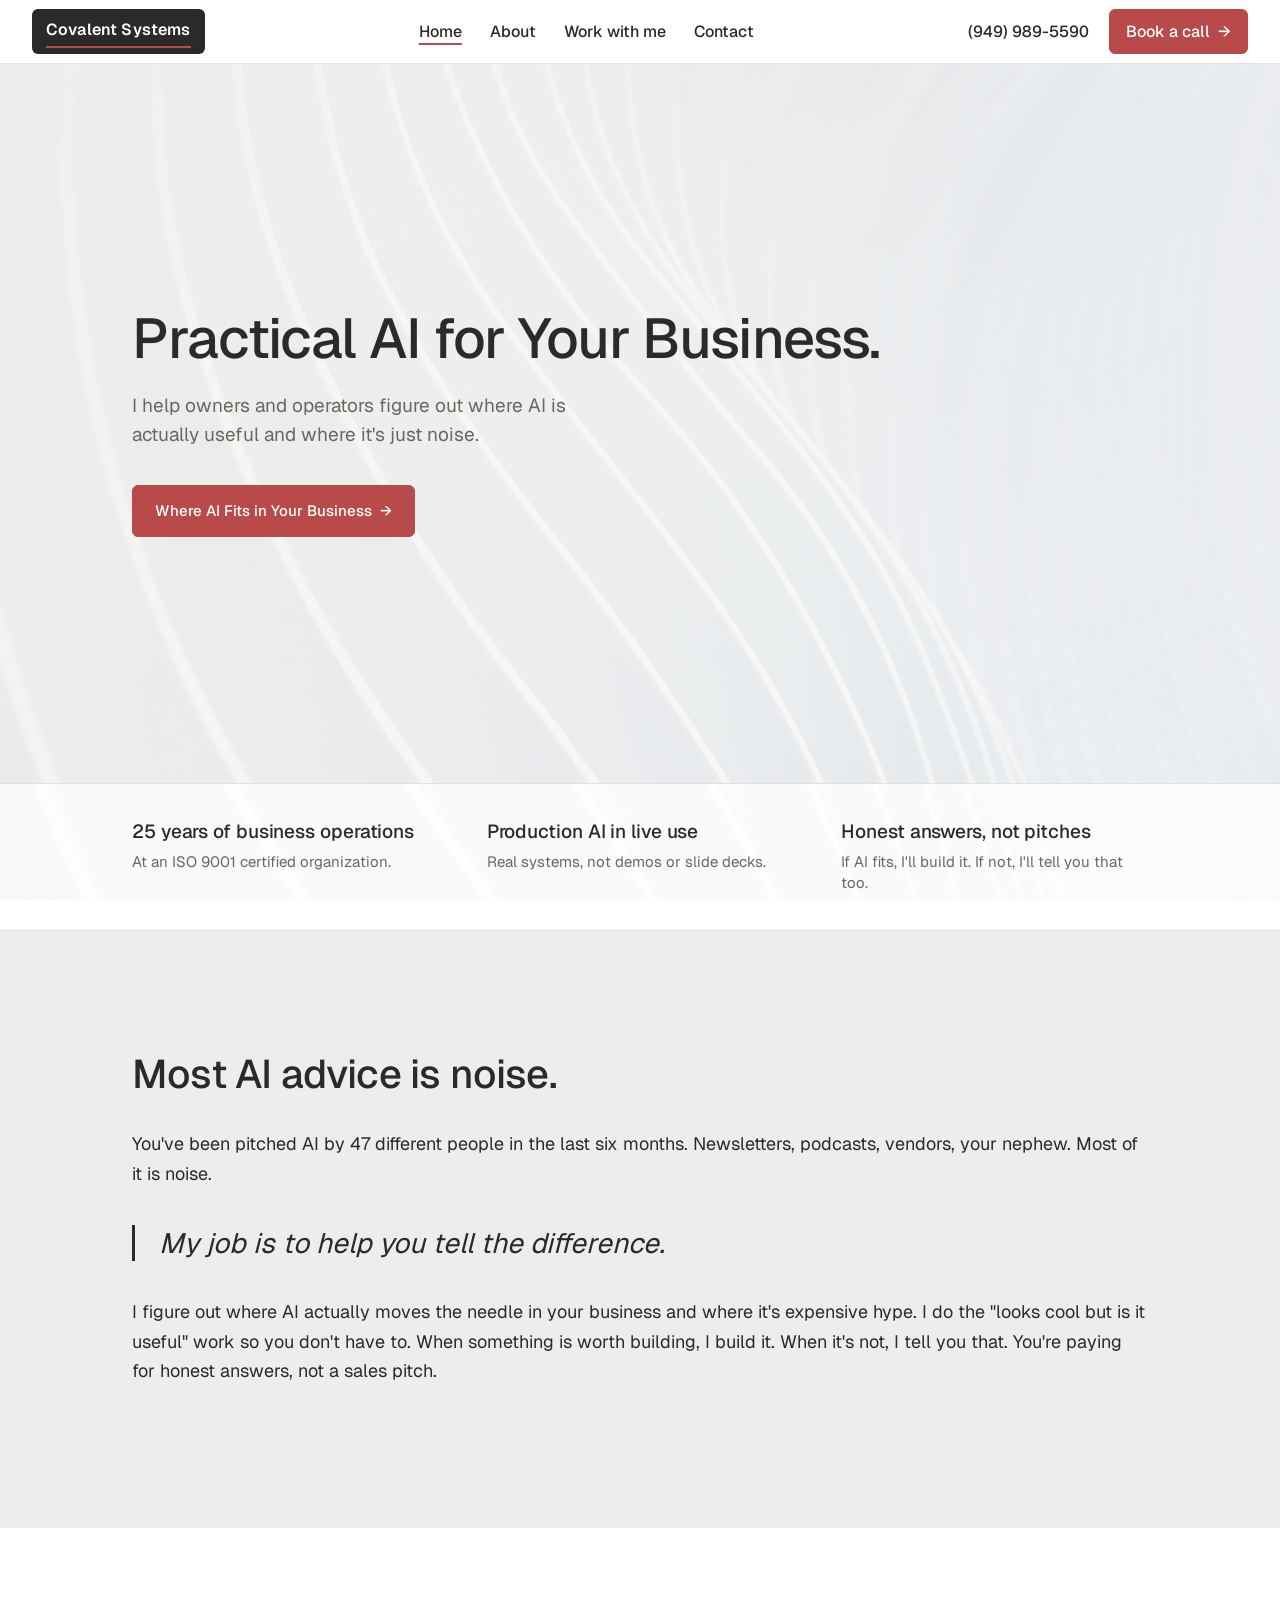
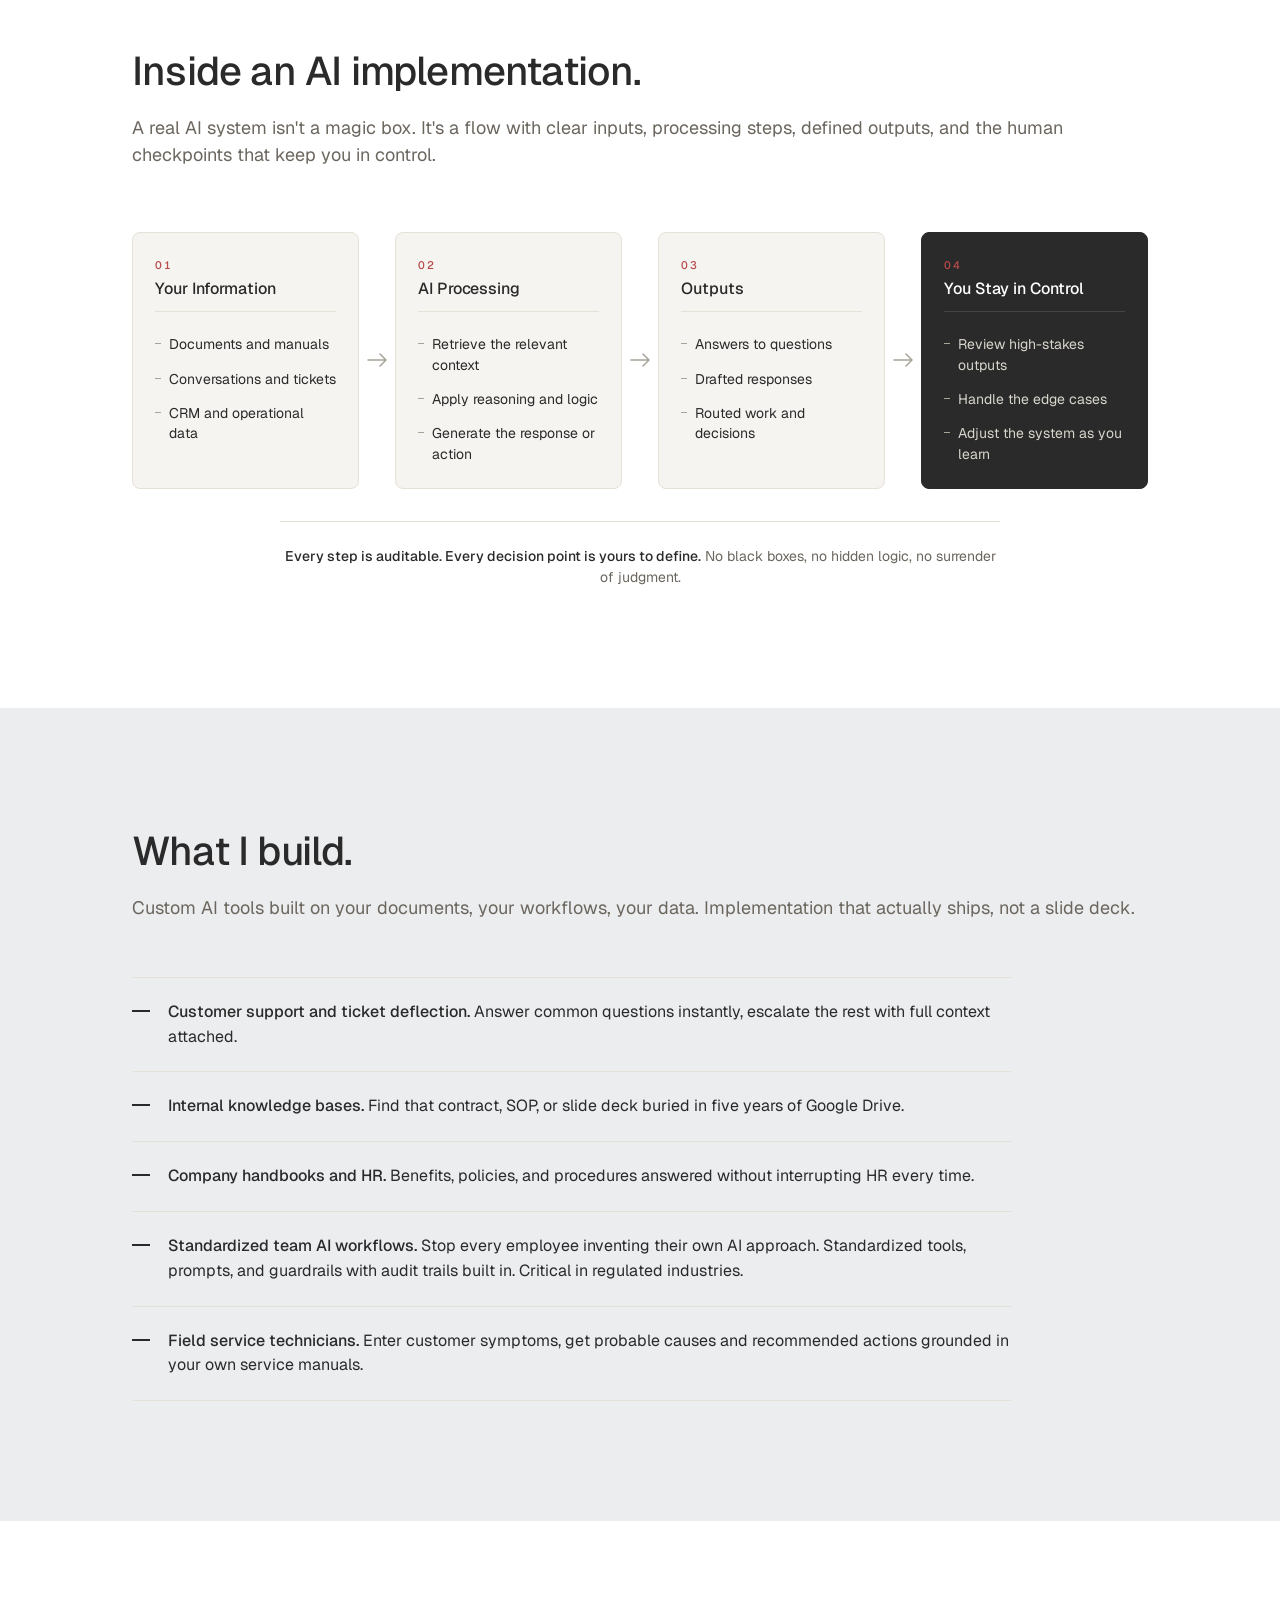
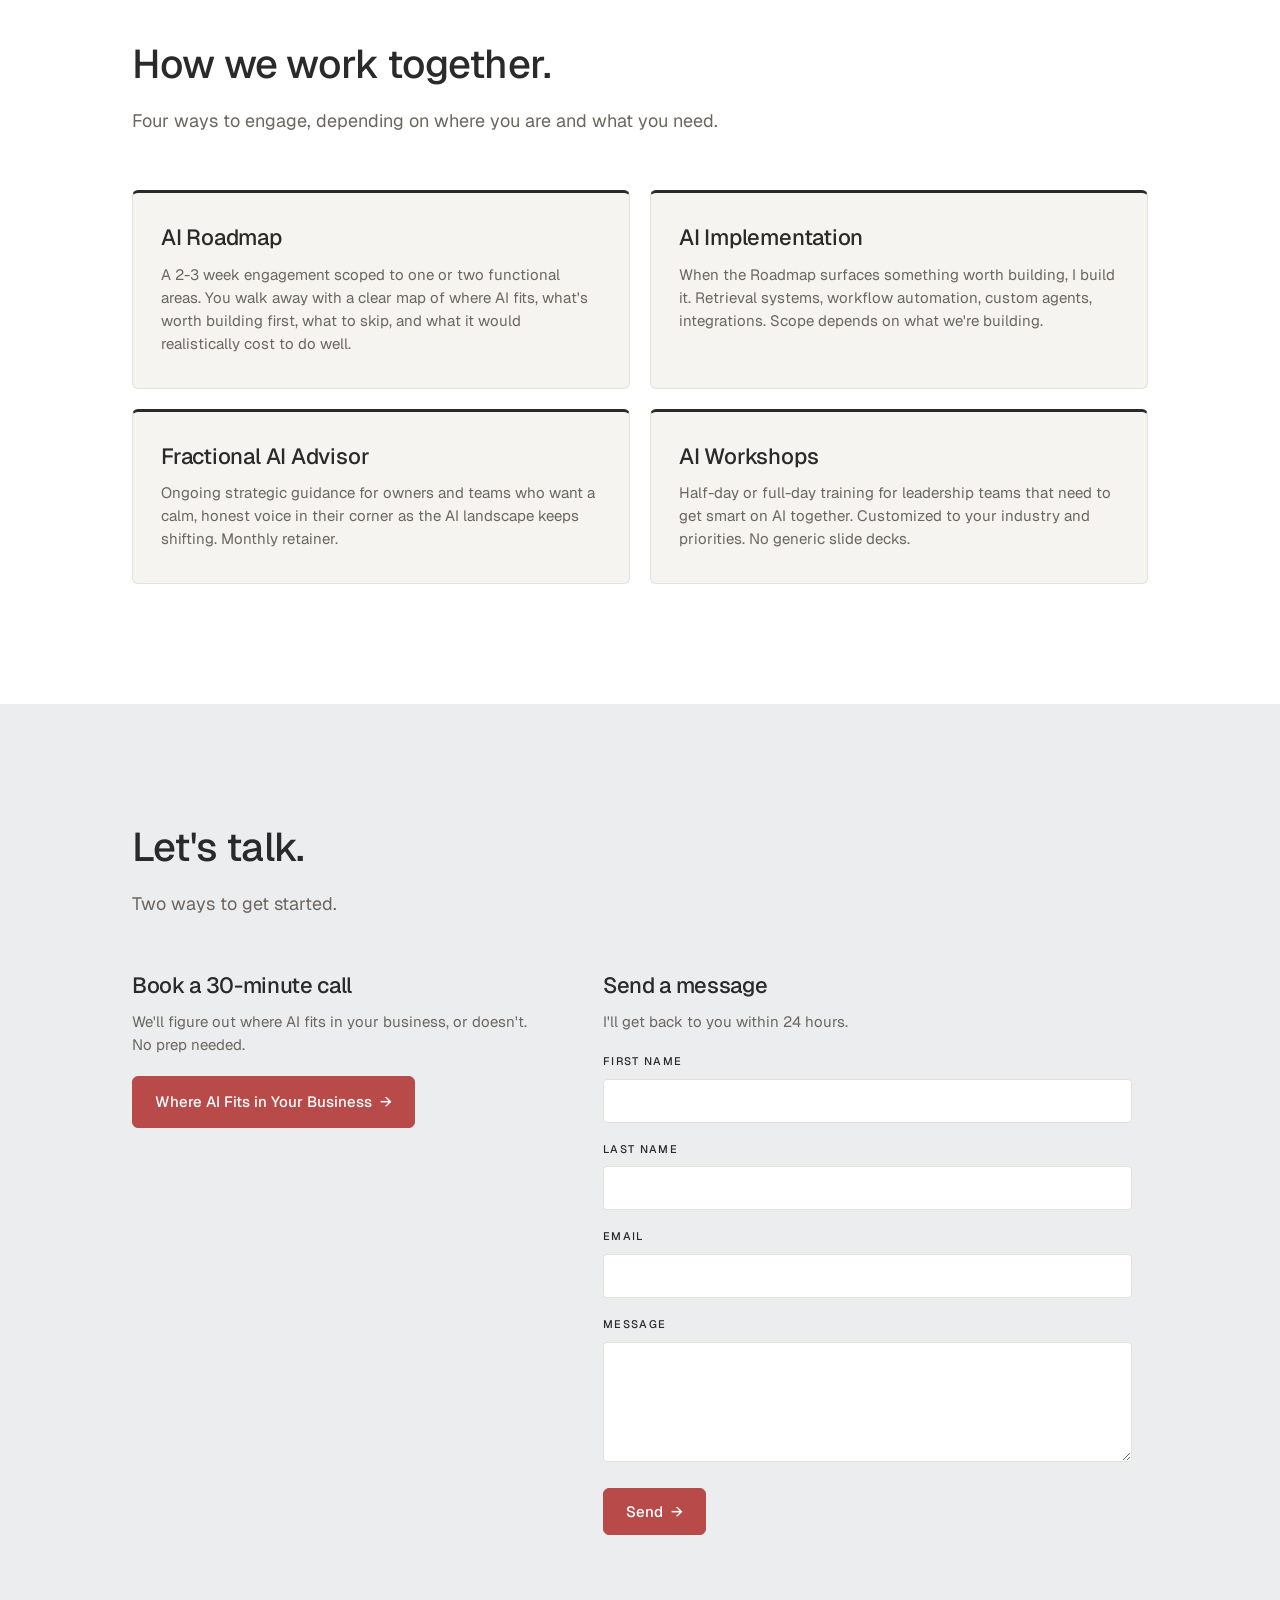
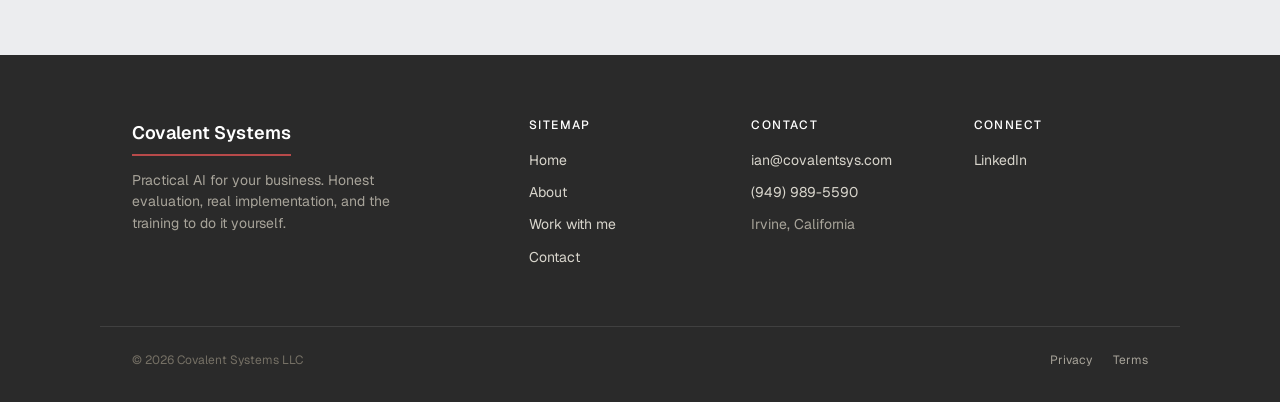
==== commit 76920d78: "Update index.html Remove 'wide' attribute on Home page" ====
--- a/index.html
+++ b/index.html
@@ -114,7 +114,7 @@
 
 <!-- ===== FLOW DIAGRAM ===== -->
 <section class="flow-section">
-  <div class="container wide">
+  <div class="container">
     <div class="section-head">
       <h2>Inside an AI implementation.</h2>
       <p class="lead">A real AI system isn't a magic box. It's a flow with clear inputs, processing steps, defined outputs, and the human checkpoints that keep you in control.</p>
--- a/styles.css
+++ b/styles.css
@@ -97,7 +97,7 @@
     content: "";
     position: absolute;
     inset: 0;
-    background-image: url('hero-bg.jpg');
+    background-image: url('images/hero-bg.jpg');
     background-size: cover;
     background-position: center;
     z-index: -2;
@@ -116,7 +116,7 @@
     z-index: -1;
   }
   .hero-grid {
-    width: 100%; max-width: 720px; margin: 0 auto; padding: 0 32px;
+    width: 100%; max-width: 1080px; margin: 0 auto; padding: 0 32px;
     position: relative;
     z-index: 1;
   }
@@ -165,7 +165,7 @@
 
   /* ============ NARRATIVE ============ */
   section.narrative { padding: 120px 0; background: #ecedef; }
-  .narrative .container { max-width: 720px; }
+  .narrative .container { max-width: 1080px; }
   .narrative h2 { font-size: 40px; margin-bottom: 32px; letter-spacing: -0.02em; }
   .narrative p { font-size: 18px; line-height: 1.65; margin-bottom: 22px; color: var(--charcoal); }
   .pull-quote {
@@ -176,7 +176,7 @@
 
   /* ============ FLOW SECTION ============ */
   section.flow-section { padding: 120px 0; background: var(--white); }
-  .flow-section .section-head { margin-bottom: 64px; max-width: 720px; }
+  .flow-section .section-head { margin-bottom: 64px; max-width: 1080px; }
   .flow-section h2 { font-size: 40px; margin-bottom: 20px; letter-spacing: -0.02em; }
   .flow-section .lead { font-size: 18px; color: var(--text-secondary); line-height: 1.5; }
   .flow-grid {
@@ -228,7 +228,7 @@
 
   /* ============ WHAT I BUILD ============ */
   section.build { padding: 120px 0; background: #ecedef; }
-  .section-head { margin-bottom: 56px; max-width: 720px; }
+  .section-head { margin-bottom: 56px; max-width: 1080px; }
   .section-head h2 { font-size: 40px; margin-bottom: 20px; letter-spacing: -0.02em; }
   .section-head .lead { font-size: 18px; color: var(--text-secondary); line-height: 1.5; }
   .value-list { list-style: none; max-width: 880px; }
@@ -326,7 +326,7 @@
   content: "";
   position: absolute;
   inset: 0;
-  background-image: url('hero-bg.jpg');
+  background-image: url('images/hero-bg.jpg');
   background-size: cover;
   background-position: center;
   background-attachment: fixed;
@@ -428,7 +428,7 @@
   content: "";
   position: absolute;
   inset: 0;
-  background-image: url('hero-bg.jpg');
+  background-image: url('images/hero-bg.jpg');
   background-size: cover;
   background-position: center;
   z-index: -2;
@@ -448,7 +448,7 @@
 .page-header .container {
   position: relative;
   z-index: 1;
-  max-width: 720px;
+  max-width: 1080px;
 }
 .page-header h1 {
   font-size: 44px;
@@ -509,12 +509,16 @@
   background: transparent;
 }
 
+body.inner-page section.narrative + section.narrative {
+  padding-top: 0;
+}
+
 body.inner-page section.narrative::before,
 body.inner-page section.contact::before {
   content: "";
   position: absolute;
   inset: 0;
-  background-image: url('hero-bg.jpg');
+  background-image: url('images/hero-bg.jpg');
   background-size: cover;
   background-position: center;
   background-attachment: fixed;
@@ -555,3 +559,50 @@
     background-attachment: scroll;
   }
 }
+/* ============ BIO PHOTO (About page, magazine-style float) ============ */
+.bio-photo {
+  float: left;
+  margin: 4px 32px 16px 0;
+  text-align: center;
+  width: 200px;
+}
+.bio-photo img {
+  width: 200px;
+  height: 200px;
+  border-radius: 50%;
+  object-fit: cover;
+  border: 3px solid var(--brick);
+  display: block;
+  margin: 0 auto;
+}
+.bio-photo figcaption {
+  margin-top: 12px;
+  font-size: 14px;
+  line-height: 1.4;
+}
+.bio-photo figcaption strong {
+  display: block;
+  font-weight: 500;
+  color: var(--charcoal);
+}
+.bio-photo figcaption span {
+  display: block;
+  font-size: 13px;
+  color: var(--text-secondary);
+  margin-top: 2px;
+}
+
+/* Clear the float so the CTA section below isn't pulled up */
+section.narrative .container::after {
+  content: "";
+  display: block;
+  clear: both;
+}
+
+/* Mobile: stack the photo above the bio rather than floating */
+@media (max-width: 880px) {
+  .bio-photo {
+    float: none;
+    margin: 0 auto 24px;
+  }
+}
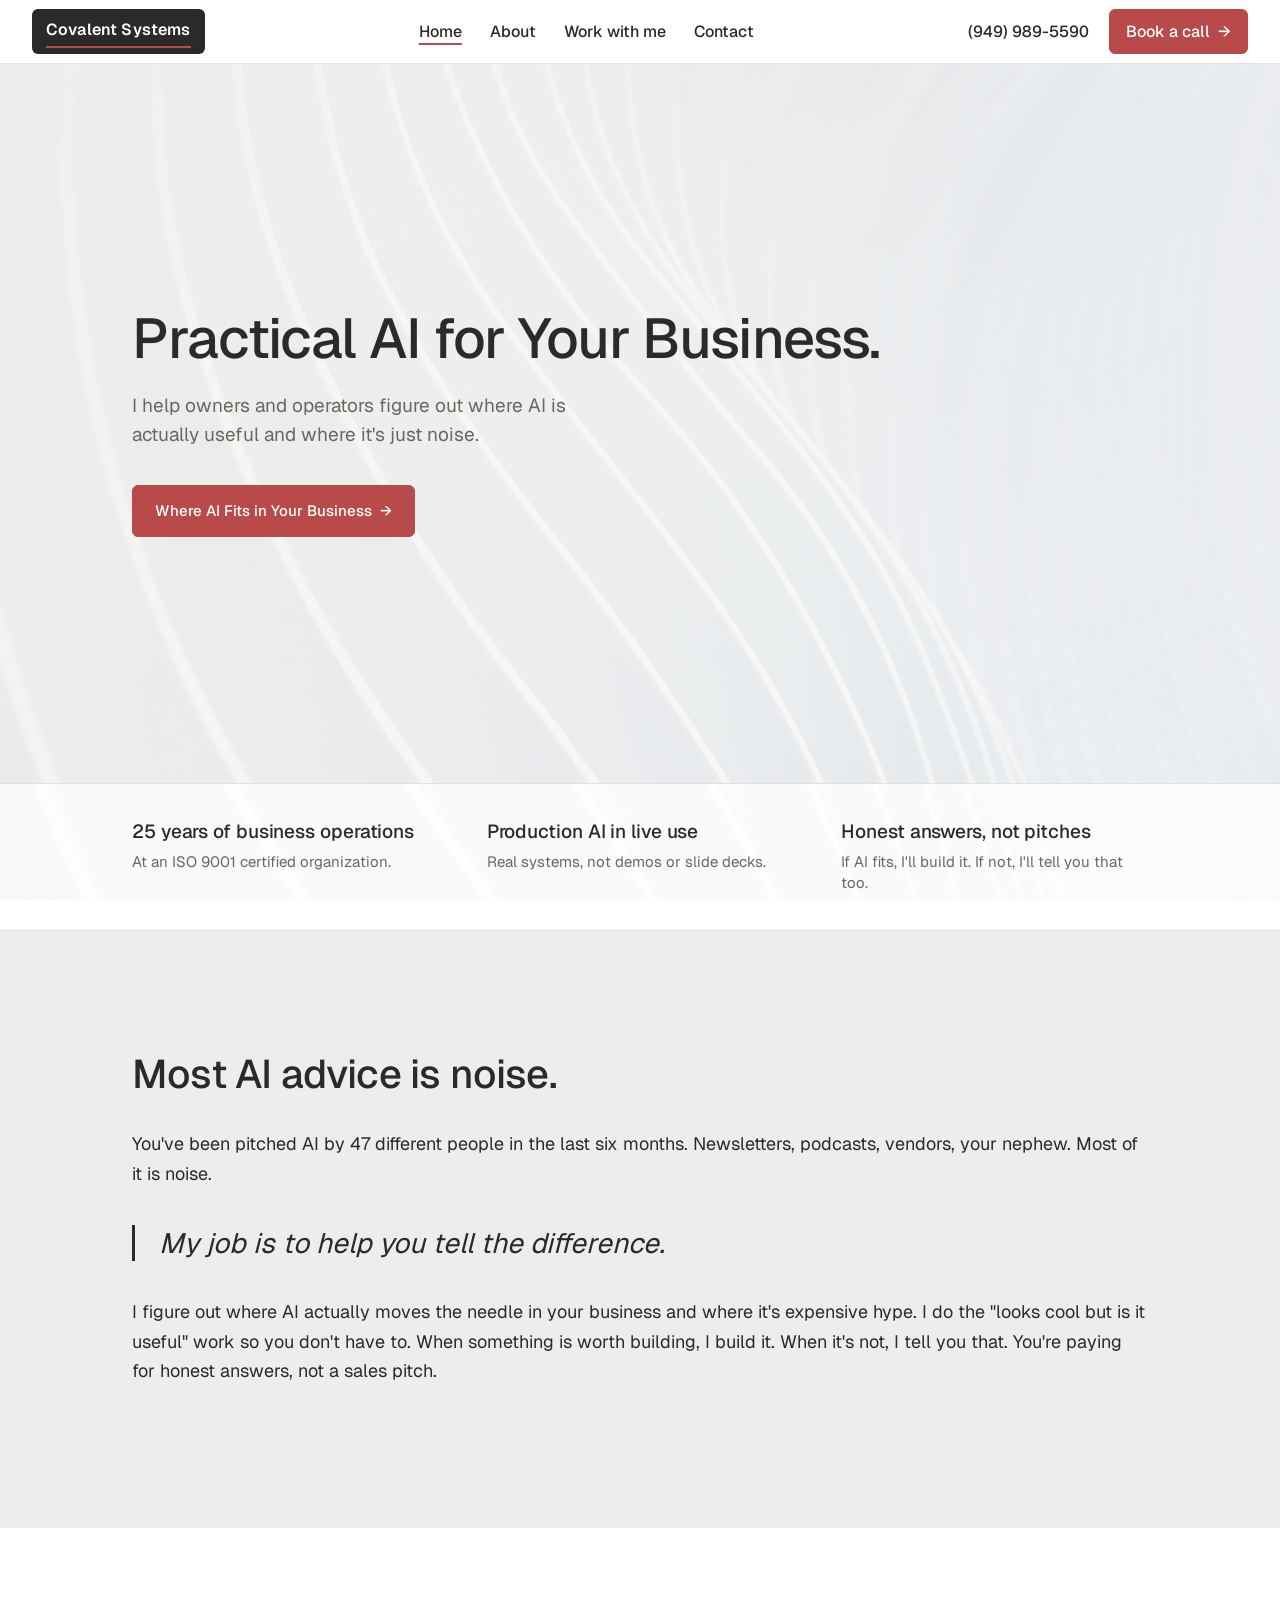
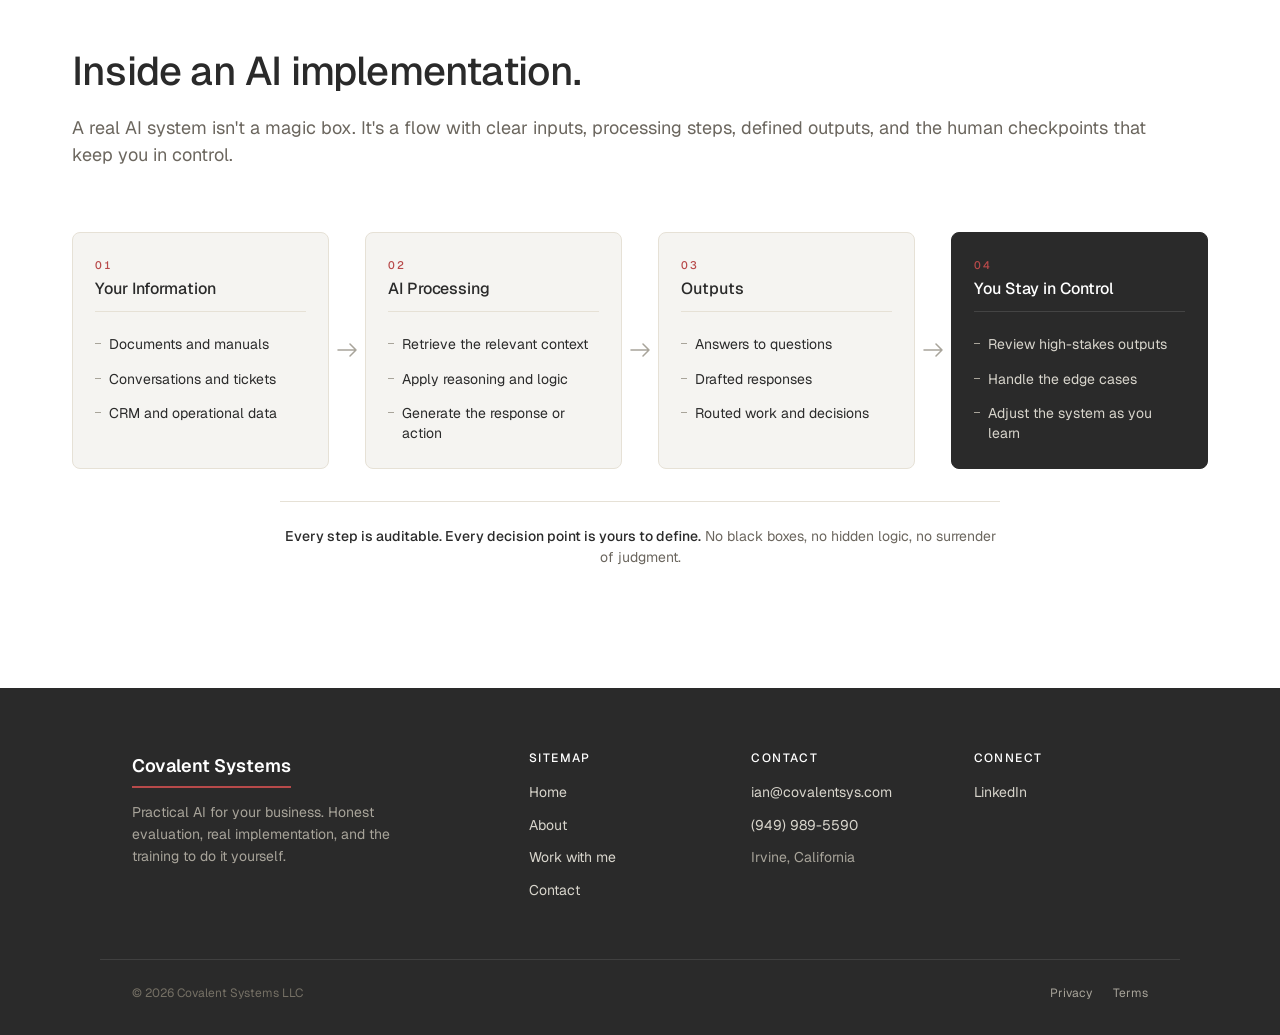
==== commit 9be169e6: "Updated home Removed sections now covered by separate pages" ====
--- a/index.html
+++ b/index.html
@@ -114,7 +114,7 @@
 
 <!-- ===== FLOW DIAGRAM ===== -->
 <section class="flow-section">
-  <div class="container">
+  <div class="container wide">
     <div class="section-head">
       <h2>Inside an AI implementation.</h2>
       <p class="lead">A real AI system isn't a magic box. It's a flow with clear inputs, processing steps, defined outputs, and the human checkpoints that keep you in control.</p>
@@ -161,97 +161,6 @@
       </div>
     </div>
     <p class="flow-footer"><strong>Every step is auditable. Every decision point is yours to define.</strong> No black boxes, no hidden logic, no surrender of judgment.</p>
-  </div>
-</section>
-
-<!-- ===== WHAT I BUILD ===== -->
-<section class="build">
-  <div class="container">
-    <div class="section-head">
-      <h2>What I build.</h2>
-      <p class="lead">Custom AI tools built on your documents, your workflows, your data. Implementation that actually ships, not a slide deck.</p>
-    </div>
-    <ul class="value-list">
-      <li><strong>Customer support and ticket deflection.</strong> Answer common questions instantly, escalate the rest with full context attached.</li>
-      <li><strong>Internal knowledge bases.</strong> Find that contract, SOP, or slide deck buried in five years of Google Drive.</li>
-      <li><strong>Company handbooks and HR.</strong> Benefits, policies, and procedures answered without interrupting HR every time.</li>
-      <li><strong>Standardized team AI workflows.</strong> Stop every employee inventing their own AI approach. Standardized tools, prompts, and guardrails with audit trails built in. Critical in regulated industries.</li>
-      <li><strong>Field service technicians.</strong> Enter customer symptoms, get probable causes and recommended actions grounded in your own service manuals.</li>
-    </ul>
-  </div>
-</section>
-
-<!-- ===== OFFERS ===== -->
-<section class="offers">
-  <div class="container">
-    <div class="section-head">
-      <h2>How we work together.</h2>
-      <p class="lead">Four ways to engage, depending on where you are and what you need.</p>
-    </div>
-    <div class="offer-grid">
-      <div class="offer-card">
-        <h3>AI Roadmap</h3>
-        <p>A 2-3 week engagement scoped to one or two functional areas. You walk away with a clear map of where AI fits, what's worth building first, what to skip, and what it would realistically cost to do well.</p>
-      </div>
-      <div class="offer-card">
-        <h3>AI Implementation</h3>
-        <p>When the Roadmap surfaces something worth building, I build it. Retrieval systems, workflow automation, custom agents, integrations. Scope depends on what we're building.</p>
-      </div>
-      <div class="offer-card">
-        <h3>Fractional AI Advisor</h3>
-        <p>Ongoing strategic guidance for owners and teams who want a calm, honest voice in their corner as the AI landscape keeps shifting. Monthly retainer.</p>
-      </div>
-      <div class="offer-card">
-        <h3>AI Workshops</h3>
-        <p>Half-day or full-day training for leadership teams that need to get smart on AI together. Customized to your industry and priorities. No generic slide decks.</p>
-      </div>
-    </div>
-  </div>
-</section>
-
-<!-- ===== CONTACT ===== -->
-<section class="contact">
-  <div class="container">
-    <div class="section-head">
-      <h2>Let's talk.</h2>
-      <p class="lead">Two ways to get started.</p>
-    </div>
-    <div class="contact-grid">
-      <div class="contact-block">
-        <h3>Book a 30-minute call</h3>
-        <p>We'll figure out where AI fits in your business, or doesn't. No prep needed.</p>
-        <a href="" onclick="Calendly.initPopupWidget({url: 'https://calendly.com/covalentsys/workflow-assessment/where-ai-fits?primary_color=b84a4a'});return false;" class="btn">Where AI Fits in Your Business <span class="arrow">&rarr;</span></a>
-      </div>
-      <div class="contact-block">
-        <h3>Send a message</h3>
-        <p>I'll get back to you within 24 hours.</p>
-        <form id="contact-form" novalidate>
-          <div class="field">
-            <label for="firstName">First Name</label>
-            <input type="text" id="firstName" name="firstName" required>
-          </div>
-          <div class="field">
-            <label for="lastName">Last Name</label>
-            <input type="text" id="lastName" name="lastName" required>
-          </div>
-          <div class="field">
-            <label for="email">Email</label>
-            <input type="email" id="email" name="email" required>
-          </div>
-          <div class="field">
-            <label for="message">Message</label>
-            <textarea id="message" name="message" required></textarea>
-          </div>
-          <!-- Honeypot: bots fill this, humans don't see it -->
-          <div class="hp-field" aria-hidden="true">
-            <label for="website">Website</label>
-            <input type="text" id="website" name="website" tabindex="-1" autocomplete="off">
-          </div>
-          <button type="submit" class="btn">Send <span class="arrow">&rarr;</span></button>
-          <div id="form-message" class="form-message" role="status" aria-live="polite"></div>
-        </form>
-      </div>
-    </div>
   </div>
 </section>
 
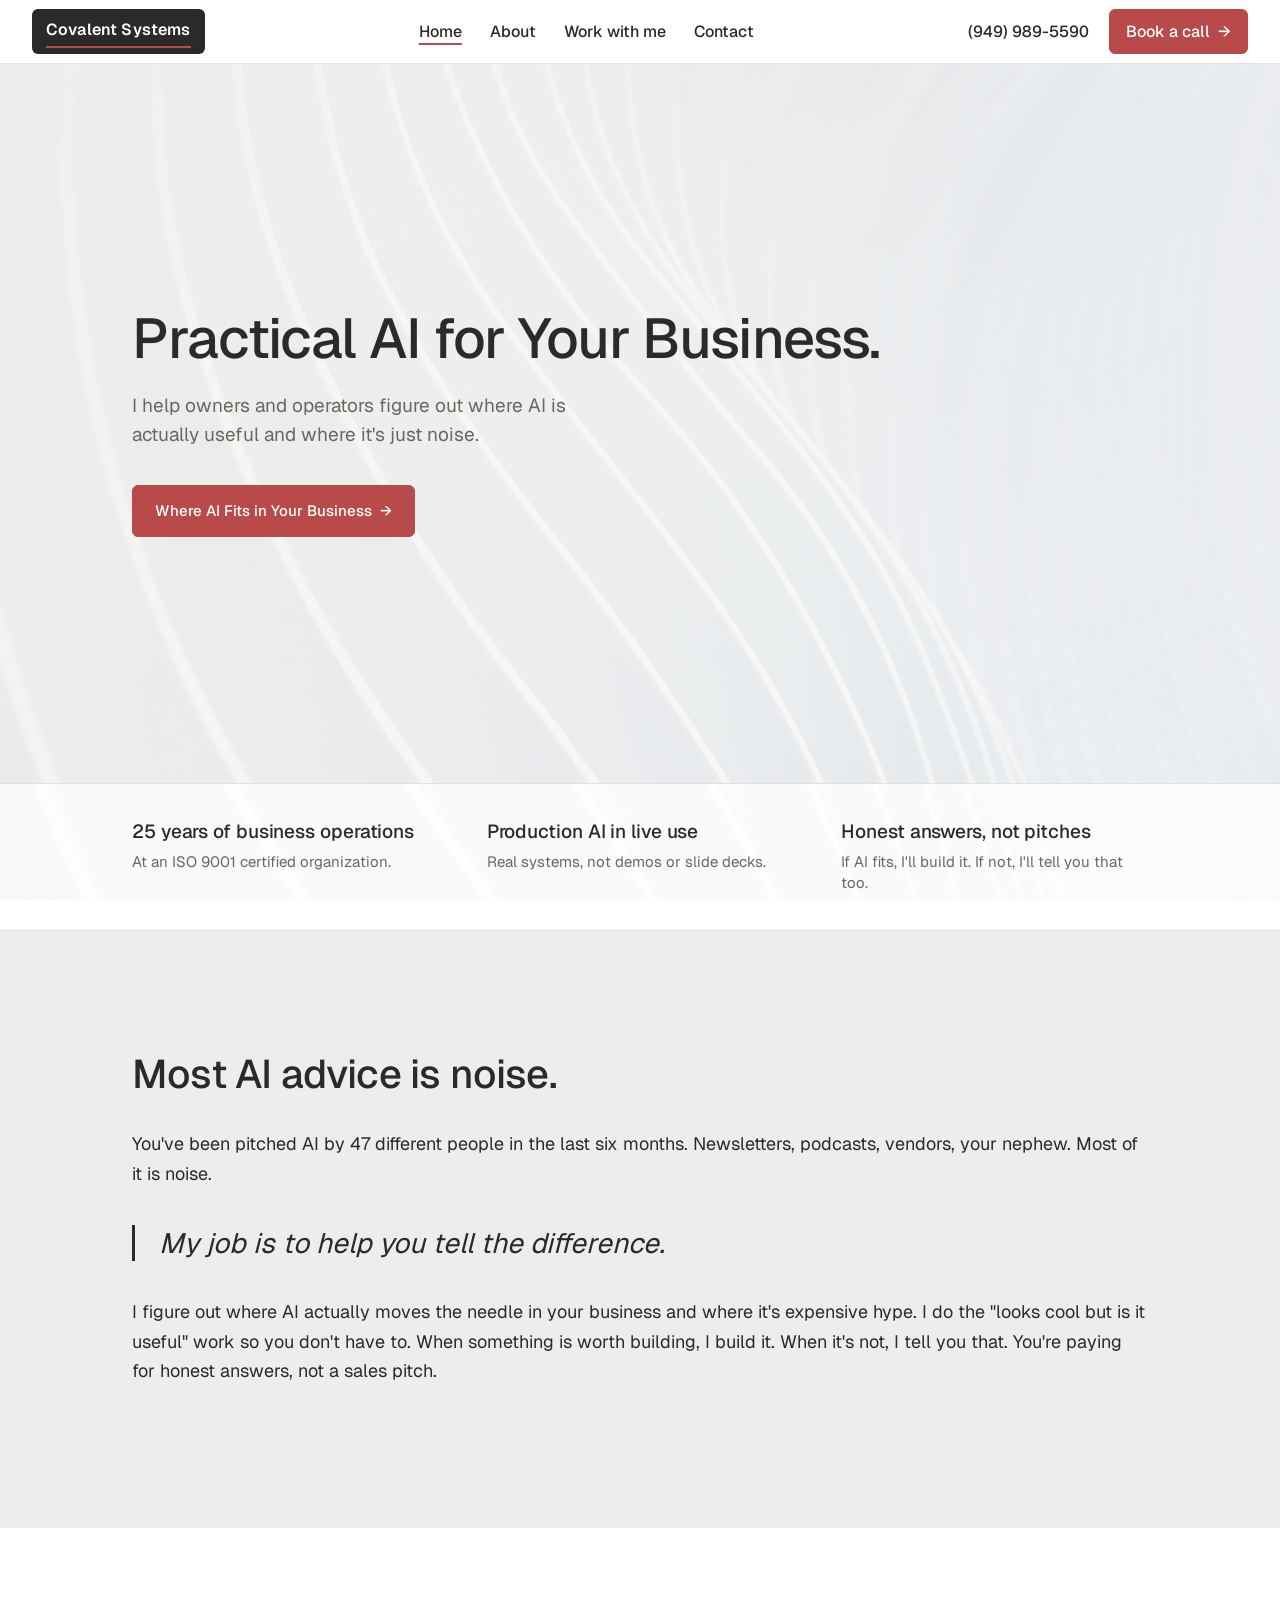
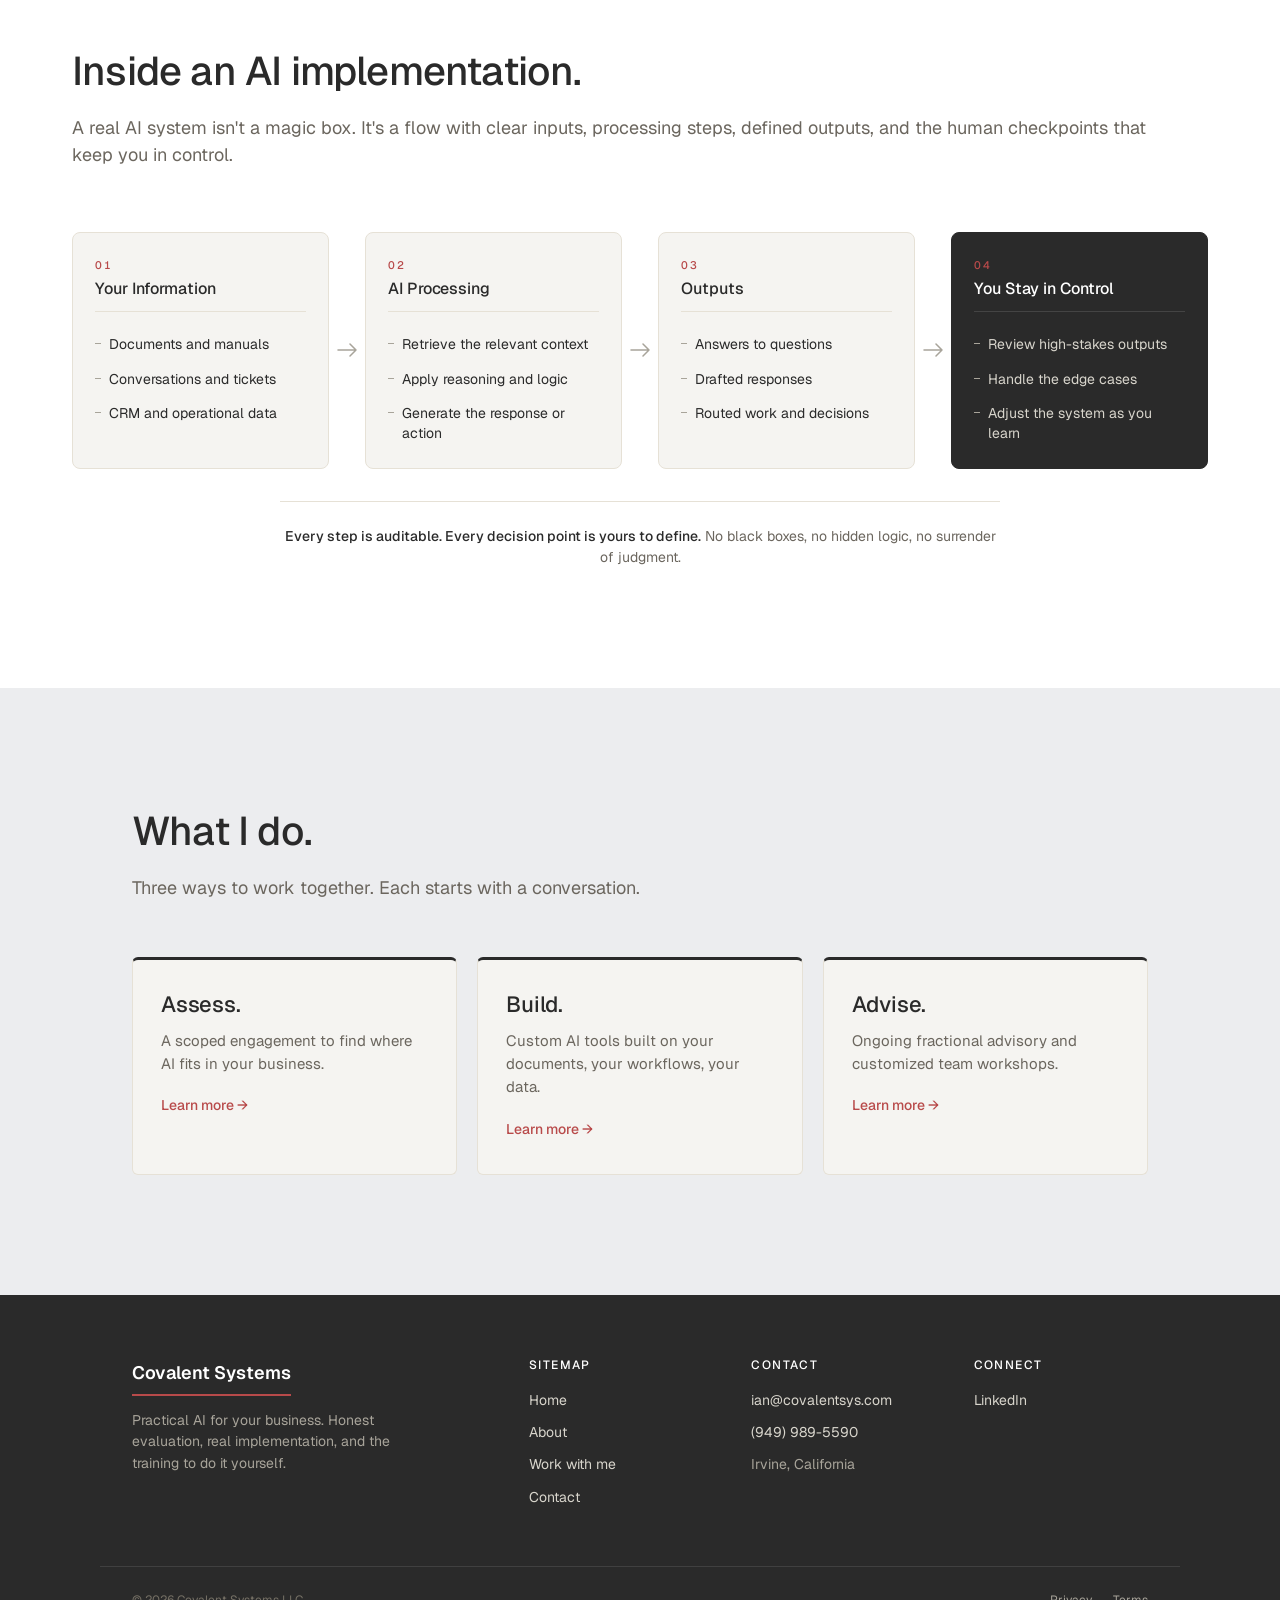
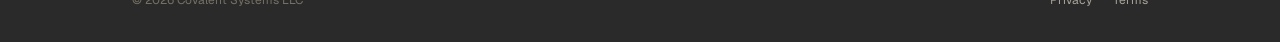
==== commit 8d57df0d: "Add files via upload New Home page CSS update to support changes" ====
--- a/index.html
+++ b/index.html
@@ -164,6 +164,33 @@
   </div>
 </section>
 
+<!-- ===== BRIDGE TO INNER PAGES ===== -->
+<section class="bridge">
+  <div class="container">
+    <div class="section-head">
+      <h2>What I do.</h2>
+      <p class="lead">Three ways to work together. Each starts with a conversation.</p>
+    </div>
+    <div class="bridge-grid">
+      <a href="work.html#assess" class="bridge-card">
+        <h3>Assess.</h3>
+        <p>A scoped engagement to find where AI fits in your business.</p>
+        <span class="bridge-link">Learn more &rarr;</span>
+      </a>
+      <a href="work.html#build" class="bridge-card">
+        <h3>Build.</h3>
+        <p>Custom AI tools built on your documents, your workflows, your data.</p>
+        <span class="bridge-link">Learn more &rarr;</span>
+      </a>
+      <a href="work.html#advise" class="bridge-card">
+        <h3>Advise.</h3>
+        <p>Ongoing fractional advisory and customized team workshops.</p>
+        <span class="bridge-link">Learn more &rarr;</span>
+      </a>
+    </div>
+  </div>
+</section>
+
 <!-- ===== FOOTER ===== -->
 <footer>
   <div class="footer-grid">
--- a/styles.css
+++ b/styles.css
@@ -606,3 +606,50 @@
     margin: 0 auto 24px;
   }
 }
+
+/* ============ BRIDGE (home page → inner pages) ============ */
+section.bridge { padding: 120px 0; background: #ecedef; }
+.bridge-grid {
+  display: grid;
+  grid-template-columns: repeat(3, 1fr);
+  gap: 20px;
+  margin-top: 8px;
+}
+.bridge-card {
+  background: var(--paper);
+  border: 1px solid var(--border);
+  border-top: 3px solid var(--charcoal);
+  border-radius: 6px;
+  padding: 32px 28px;
+  text-decoration: none;
+  color: var(--charcoal);
+  display: block;
+  transition: transform 0.2s ease, border-top-color 0.2s ease;
+}
+.bridge-card:hover {
+  transform: translateY(-2px);
+  border-top-color: var(--brick);
+}
+.bridge-card h3 {
+  font-size: 22px;
+  font-weight: 500;
+  margin-bottom: 12px;
+  letter-spacing: -0.01em;
+  color: var(--charcoal);
+}
+.bridge-card p {
+  font-size: 15px;
+  color: var(--text-secondary);
+  line-height: 1.55;
+  margin-bottom: 16px;
+}
+.bridge-link {
+  color: var(--brick);
+  font-weight: 500;
+  font-size: 14px;
+}
+
+@media (max-width: 880px) {
+  section.bridge { padding: 70px 0; }
+  .bridge-grid { grid-template-columns: 1fr; }
+}
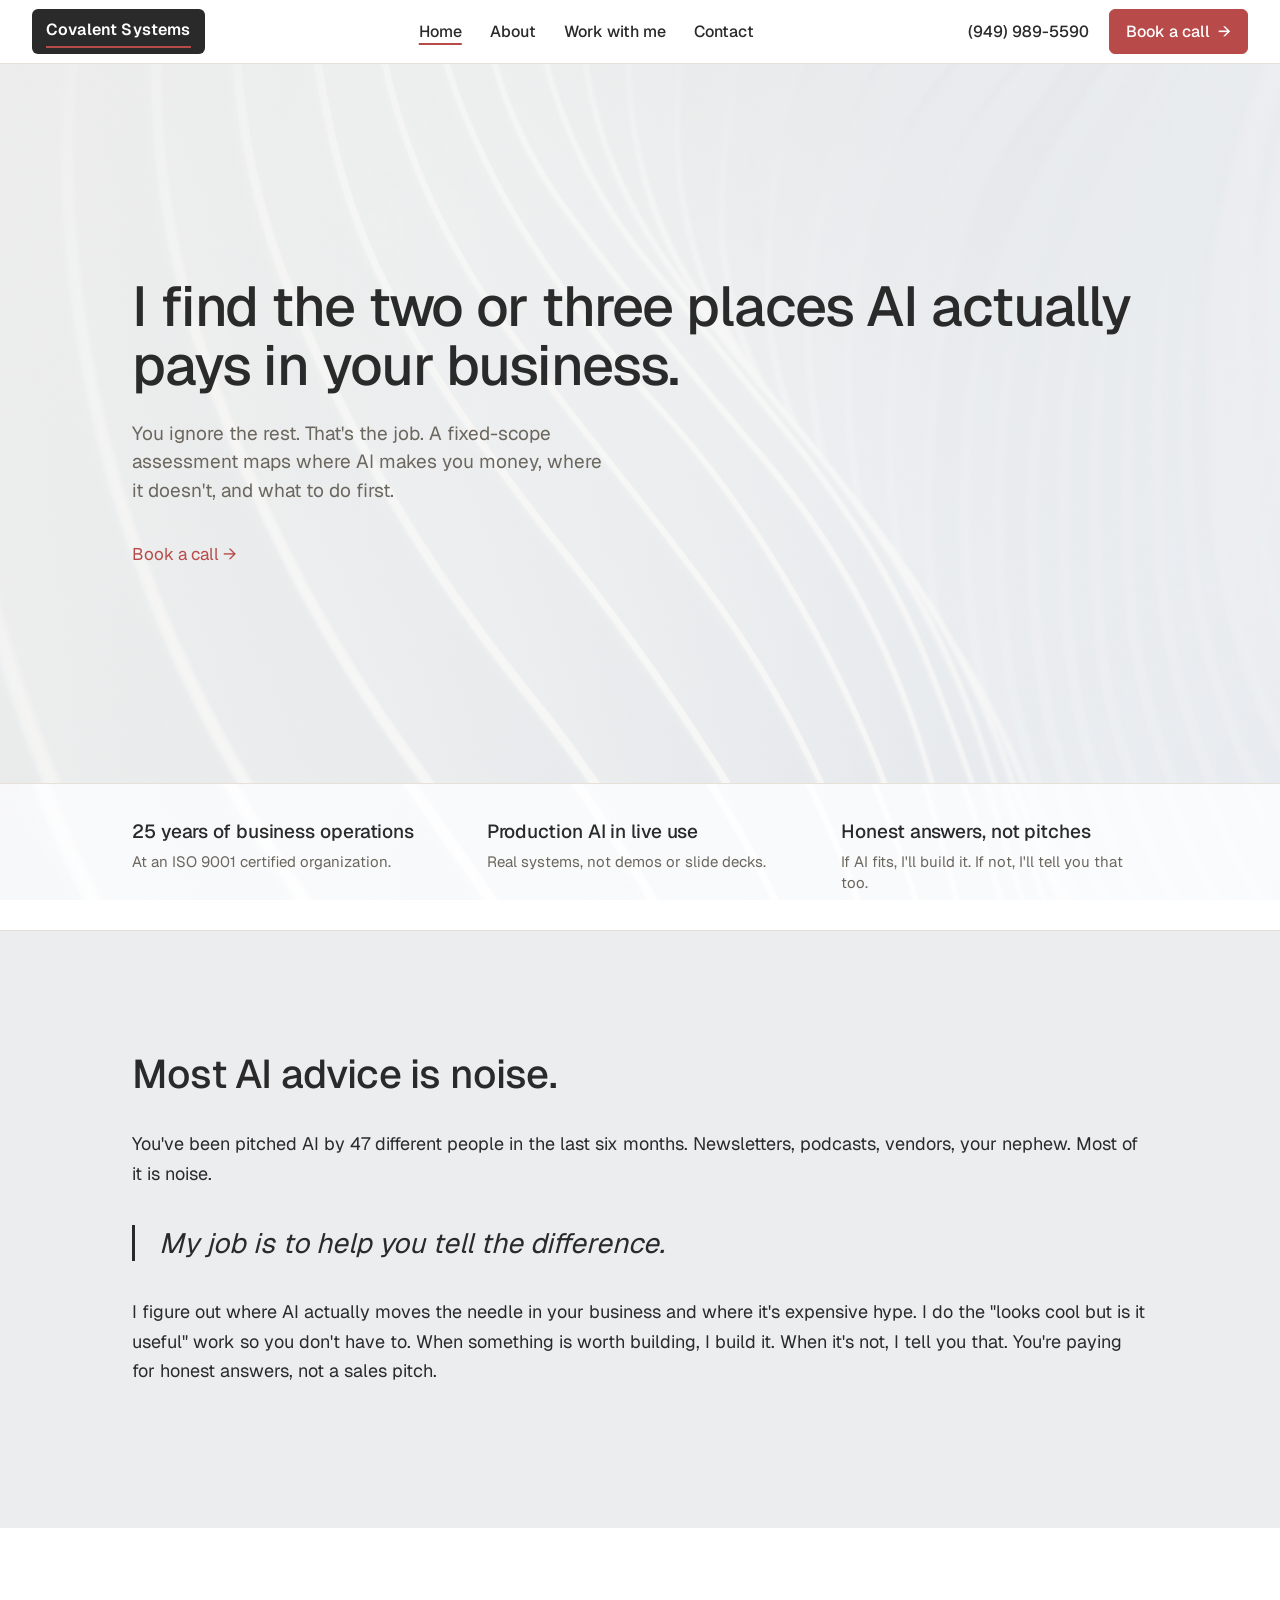
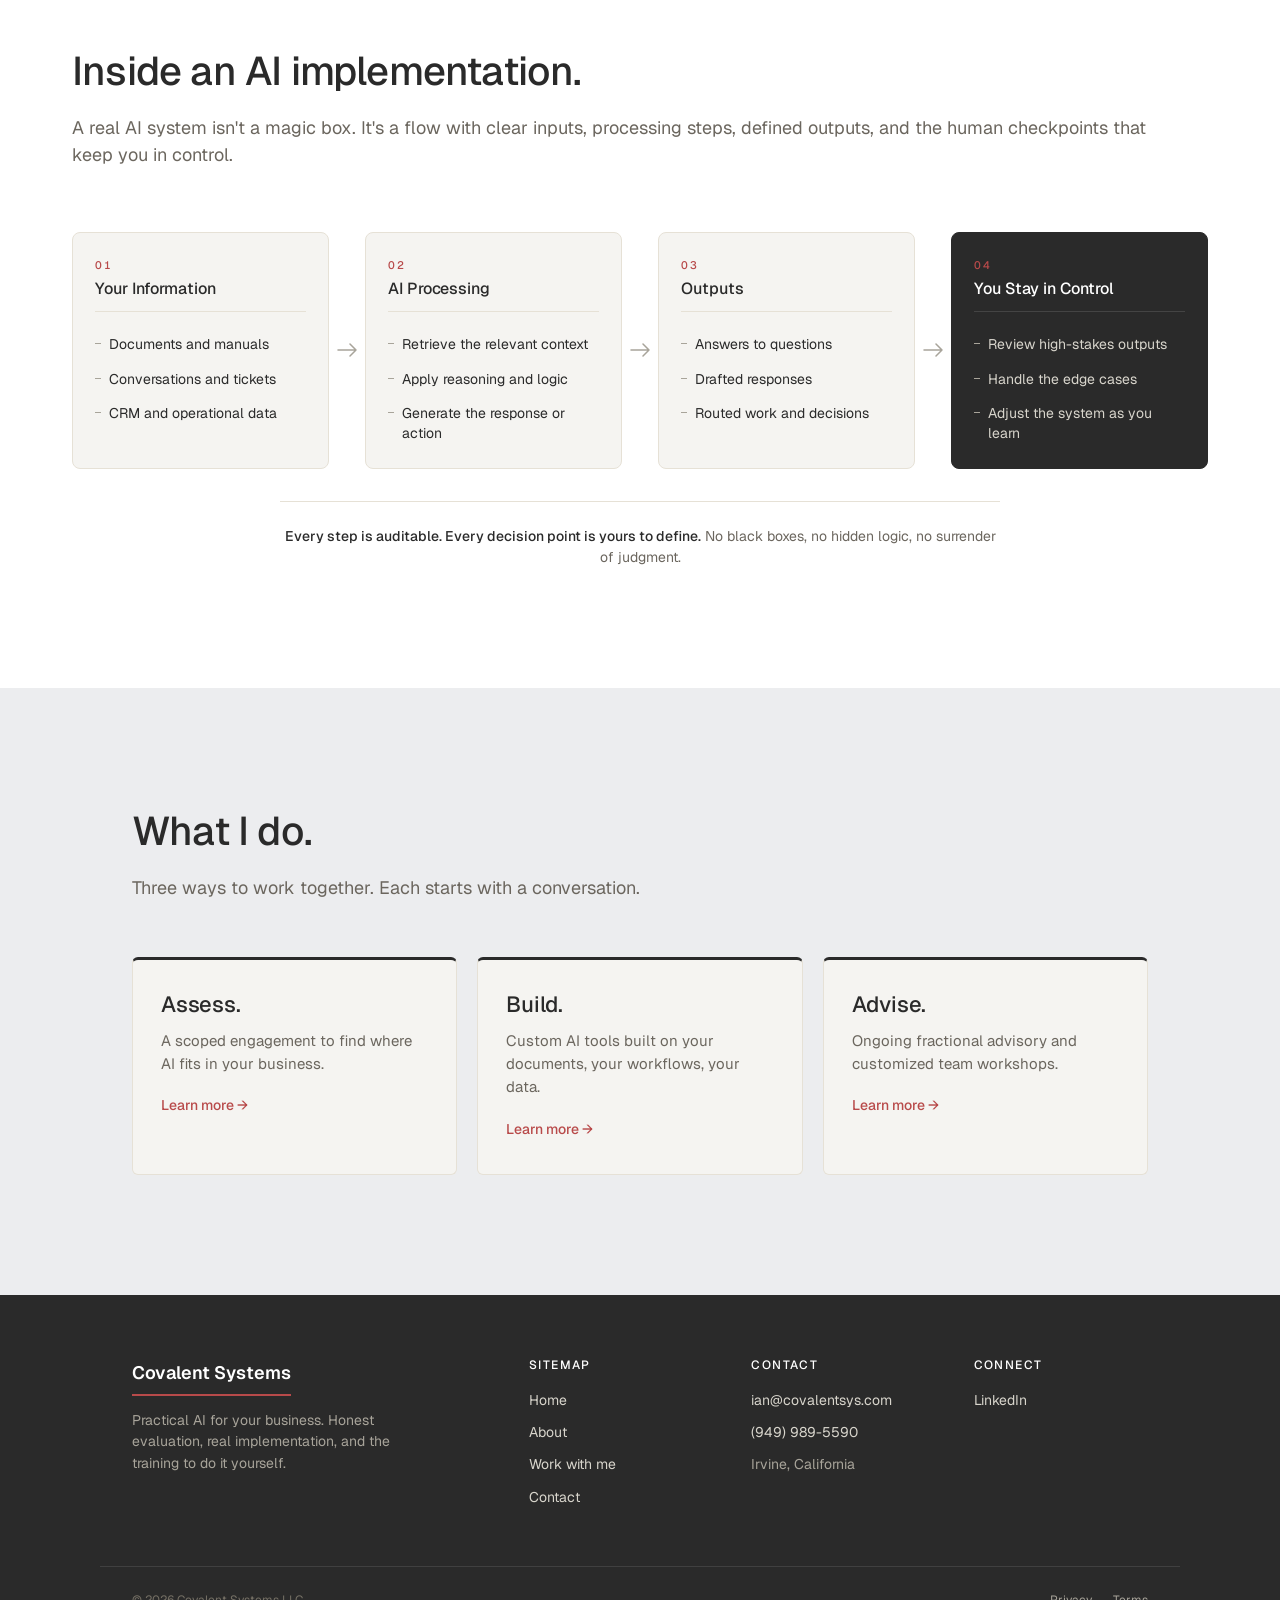
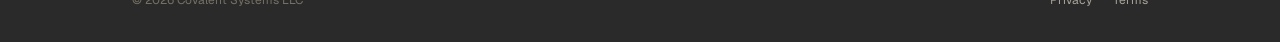
==== commit c0011c12: "Update index.html Change Hero page for headline and calendly link." ====
--- a/index.html
+++ b/index.html
@@ -77,9 +77,10 @@
 <section class="hero">
   <div class="hero-grid">
     <div>
-      <h1>Practical AI for Your Business.</h1>
-      <p class="sub">I help owners and operators figure out where AI is actually useful and where it's just noise.</p>
-      <a href="" onclick="Calendly.initPopupWidget({url: 'https://calendly.com/covalentsys/workflow-assessment/where-ai-fits?primary_color=b84a4a'});return false;" class="btn">Where AI Fits in Your Business <span class="arrow">&rarr;</span></a>
+      <h1>I find the two or three places AI actually pays in your business.</h1>
+      <p class="sub">You ignore the rest. That's the job. A fixed-scope assessment maps where AI makes you money, where it doesn't, and what to do first.</p>
+      <a href="https://calendly.com/covalentsys/workflow-assessment?primary_color=b84a4a"
+   class="btn-book" target="_blank" rel="noopener">Book a call &rarr;</a>
     </div>   
   </div>
 </section>
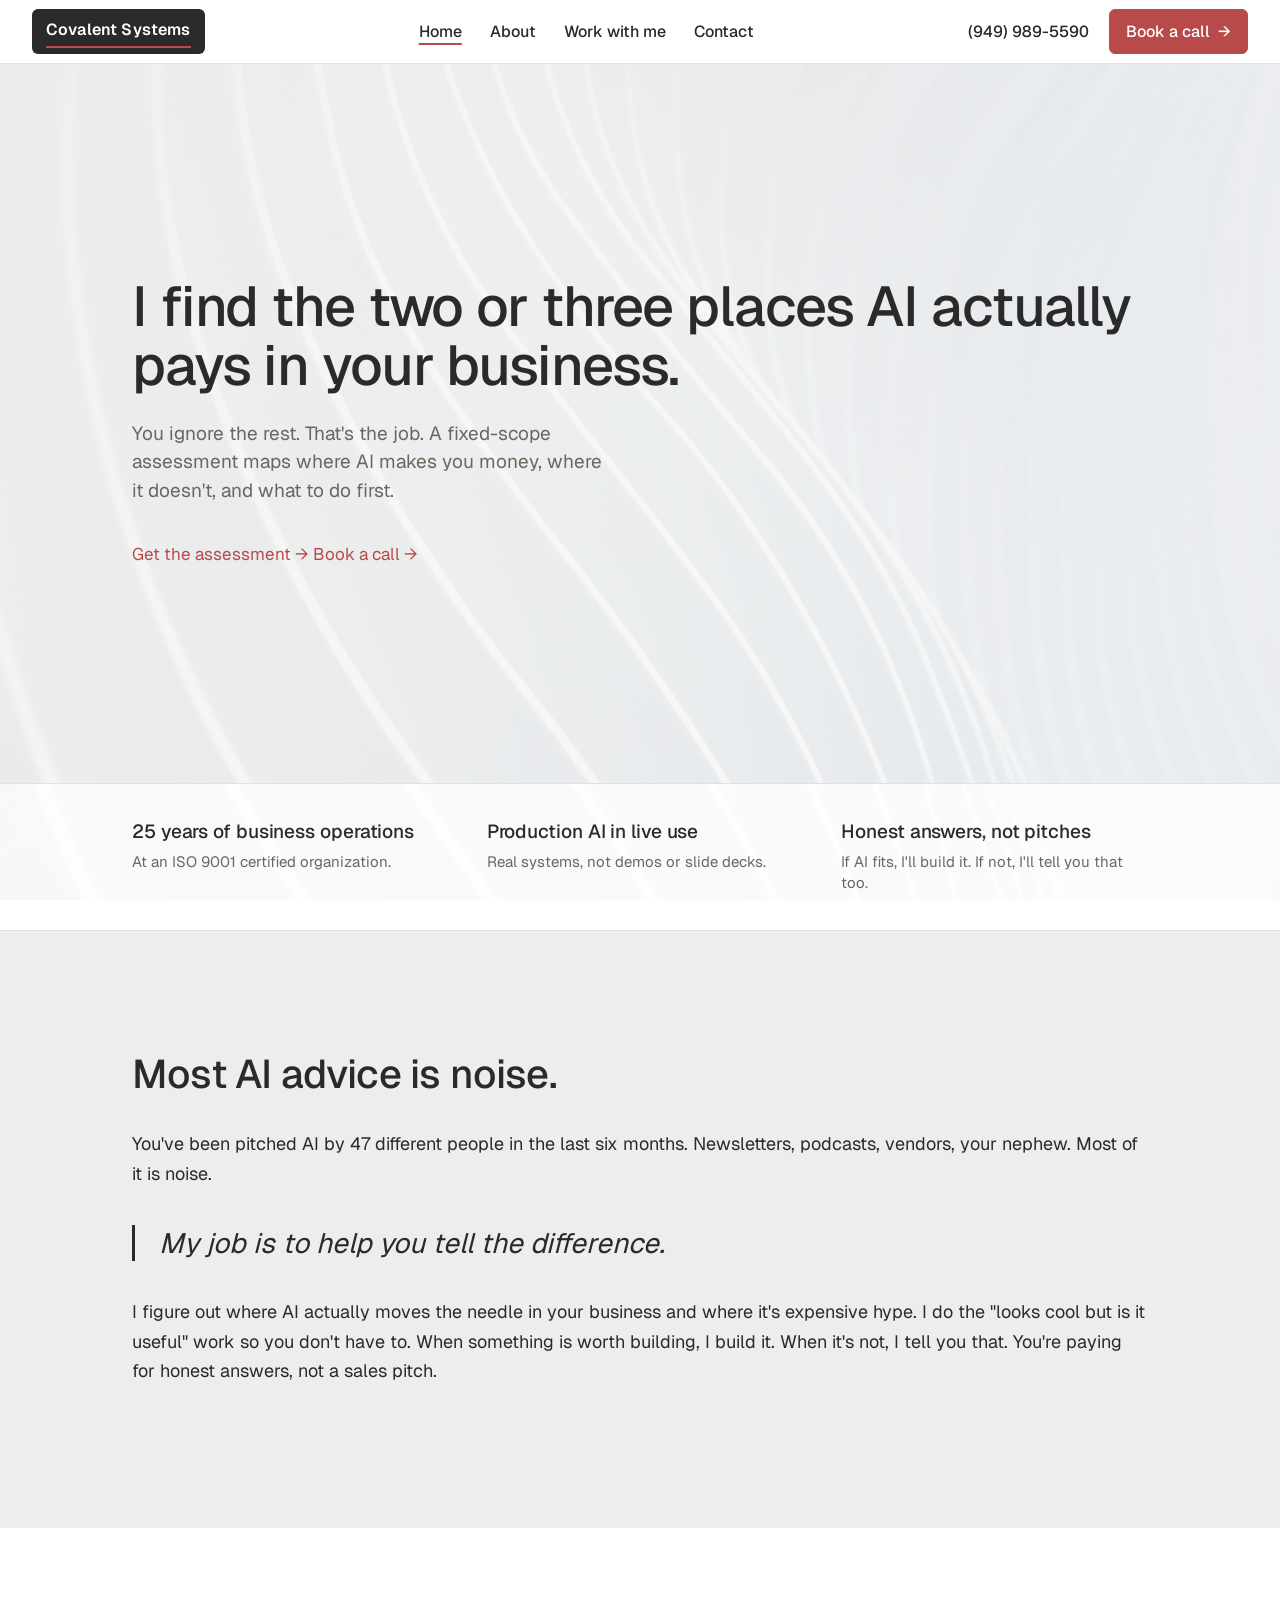
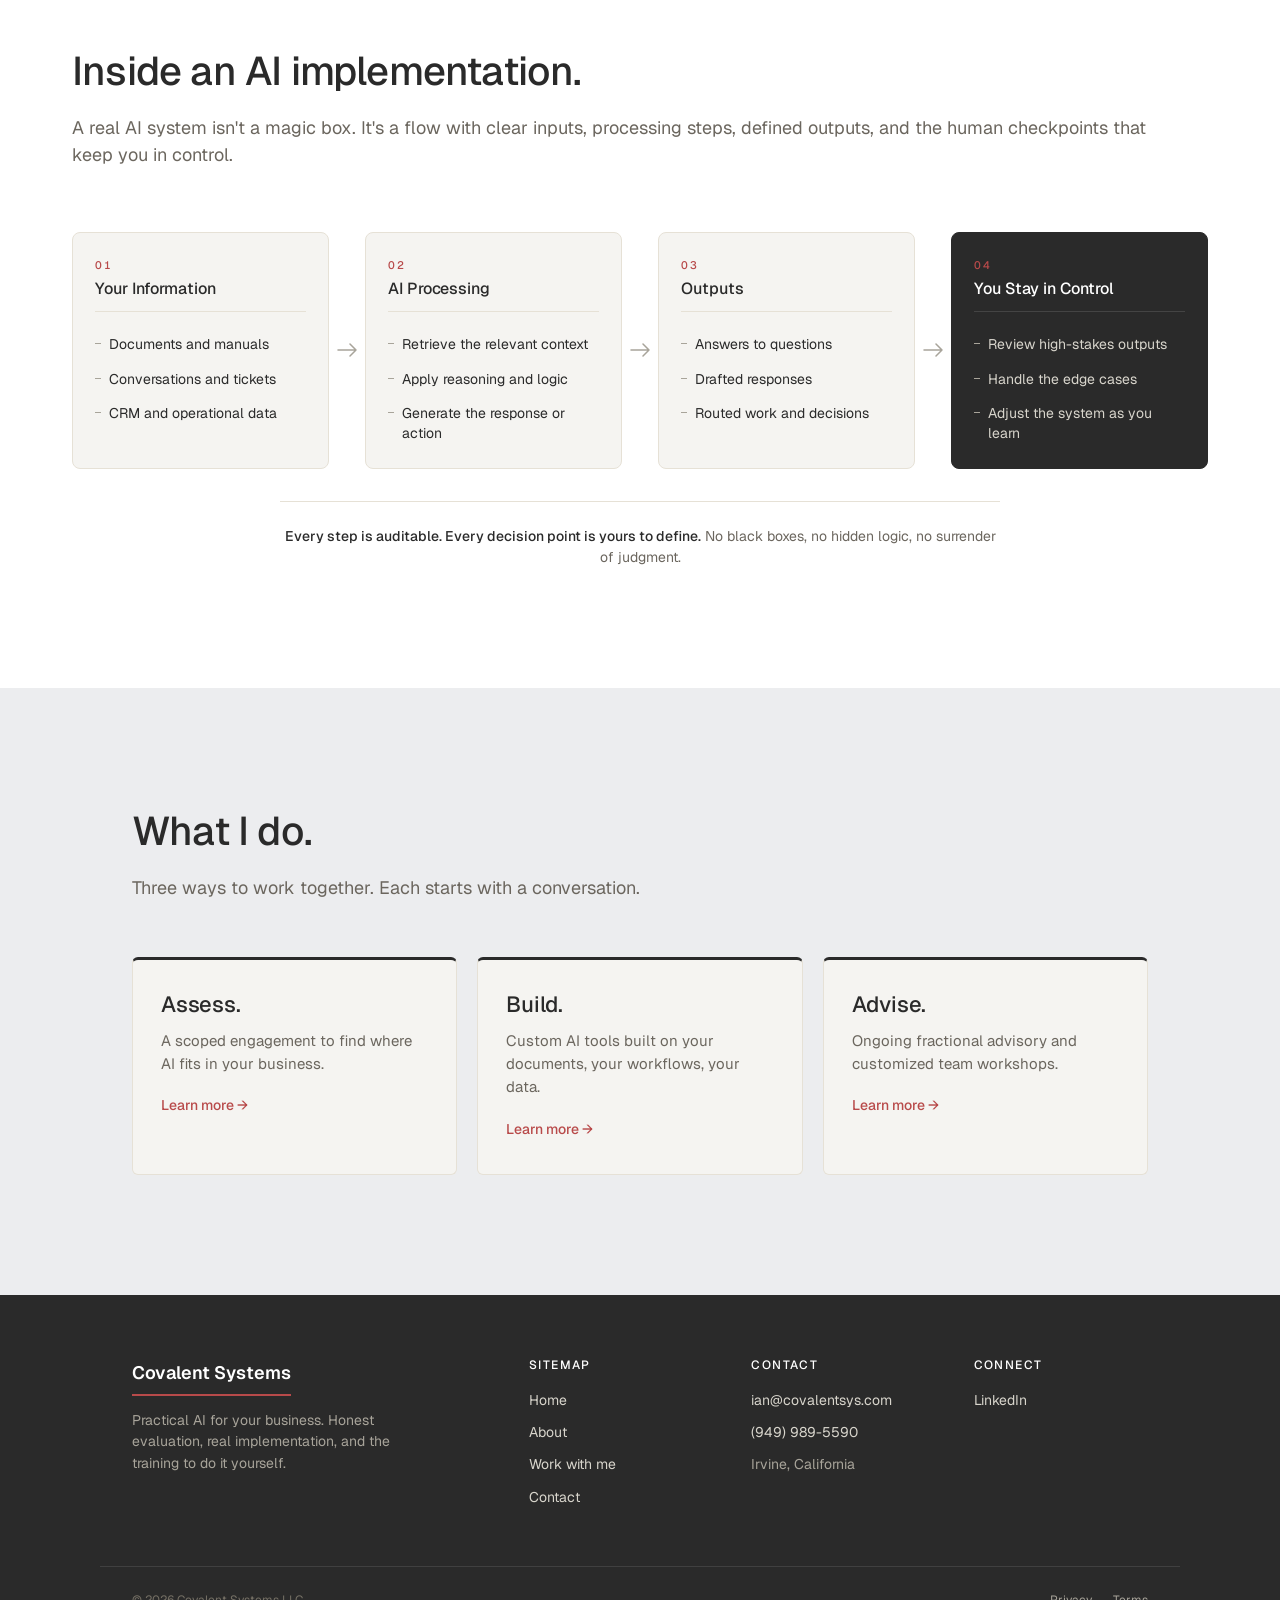
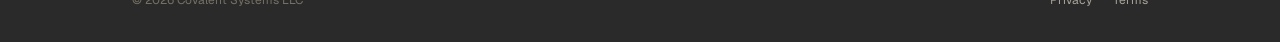
==== commit 981be4e7: "Update index.html Added 'Assessment' button to hero page" ====
--- a/index.html
+++ b/index.html
@@ -79,6 +79,7 @@
     <div>
       <h1>I find the two or three places AI actually pays in your business.</h1>
       <p class="sub">You ignore the rest. That's the job. A fixed-scope assessment maps where AI makes you money, where it doesn't, and what to do first.</p>
+      <a href="work.html#assess" class="btn-primary">Get the assessment &rarr;</a>
       <a href="https://calendly.com/covalentsys/workflow-assessment?primary_color=b84a4a"
    class="btn-book" target="_blank" rel="noopener">Book a call &rarr;</a>
     </div>   
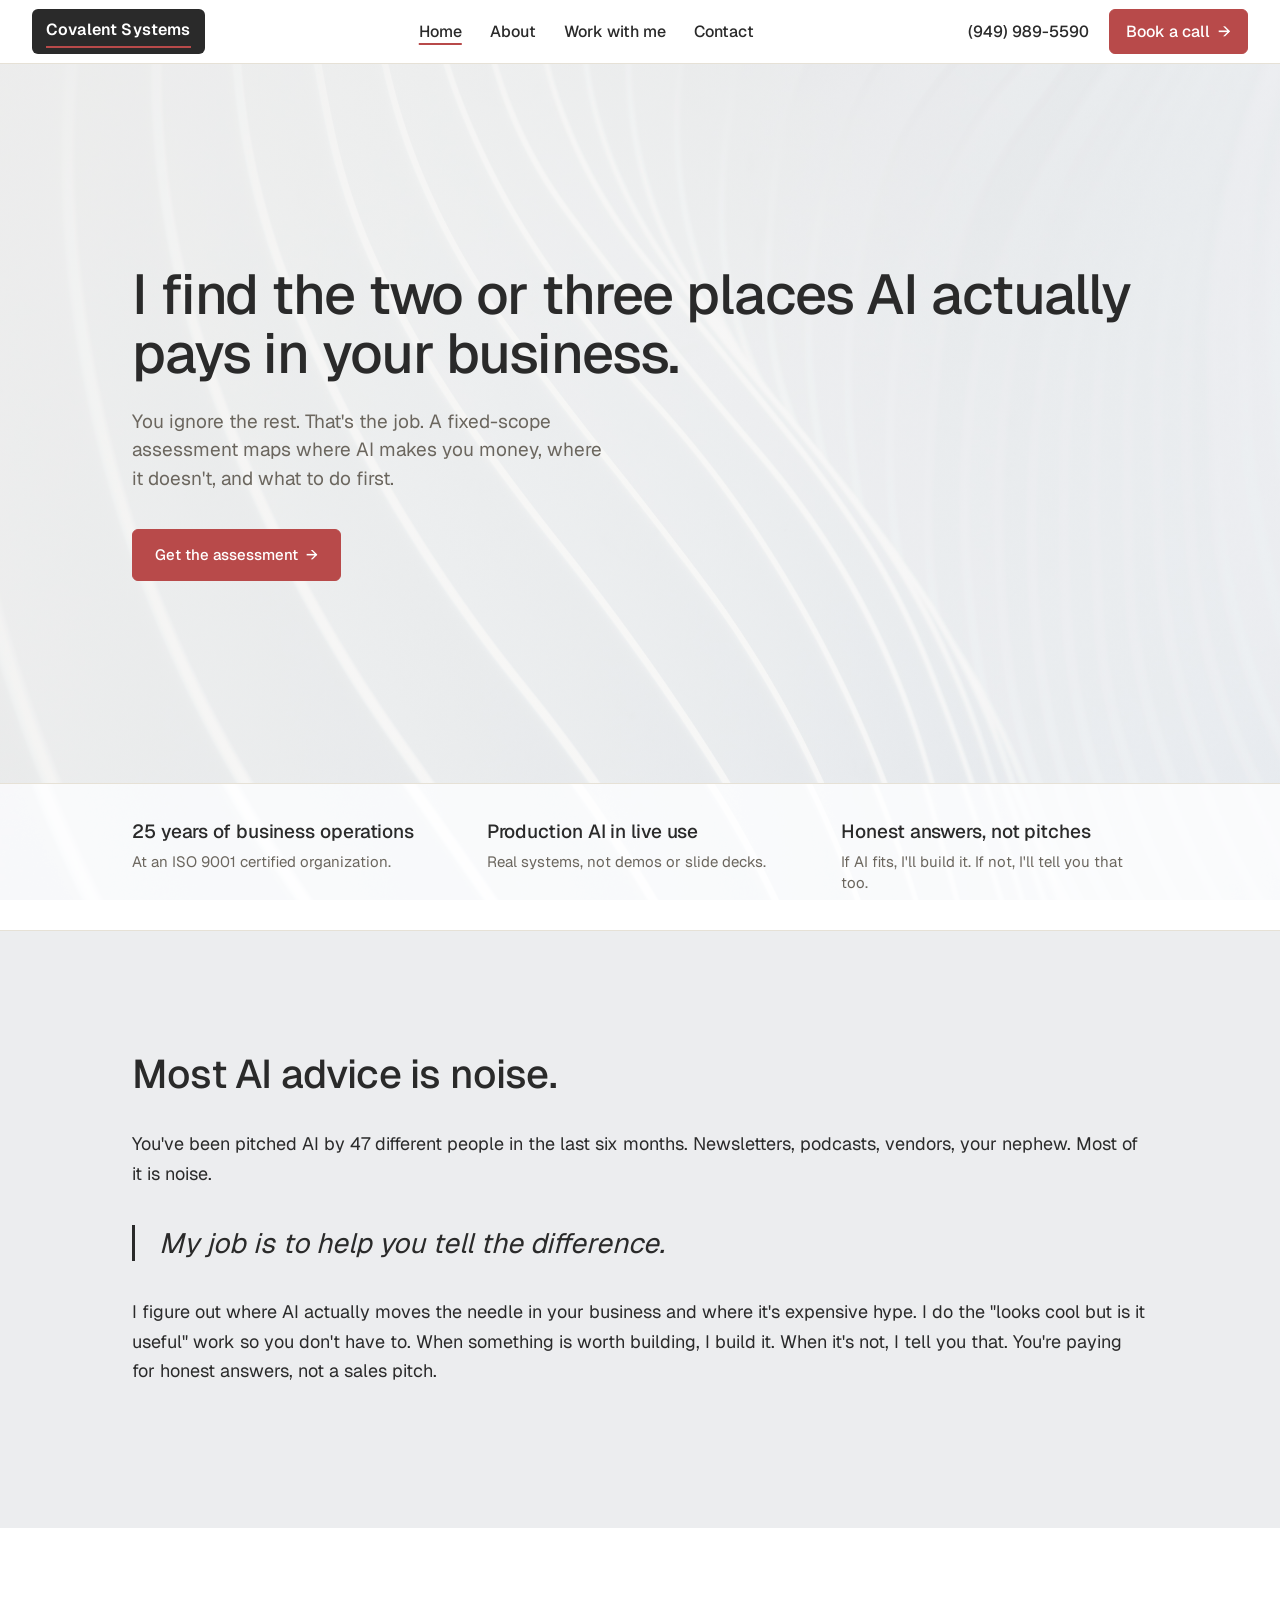
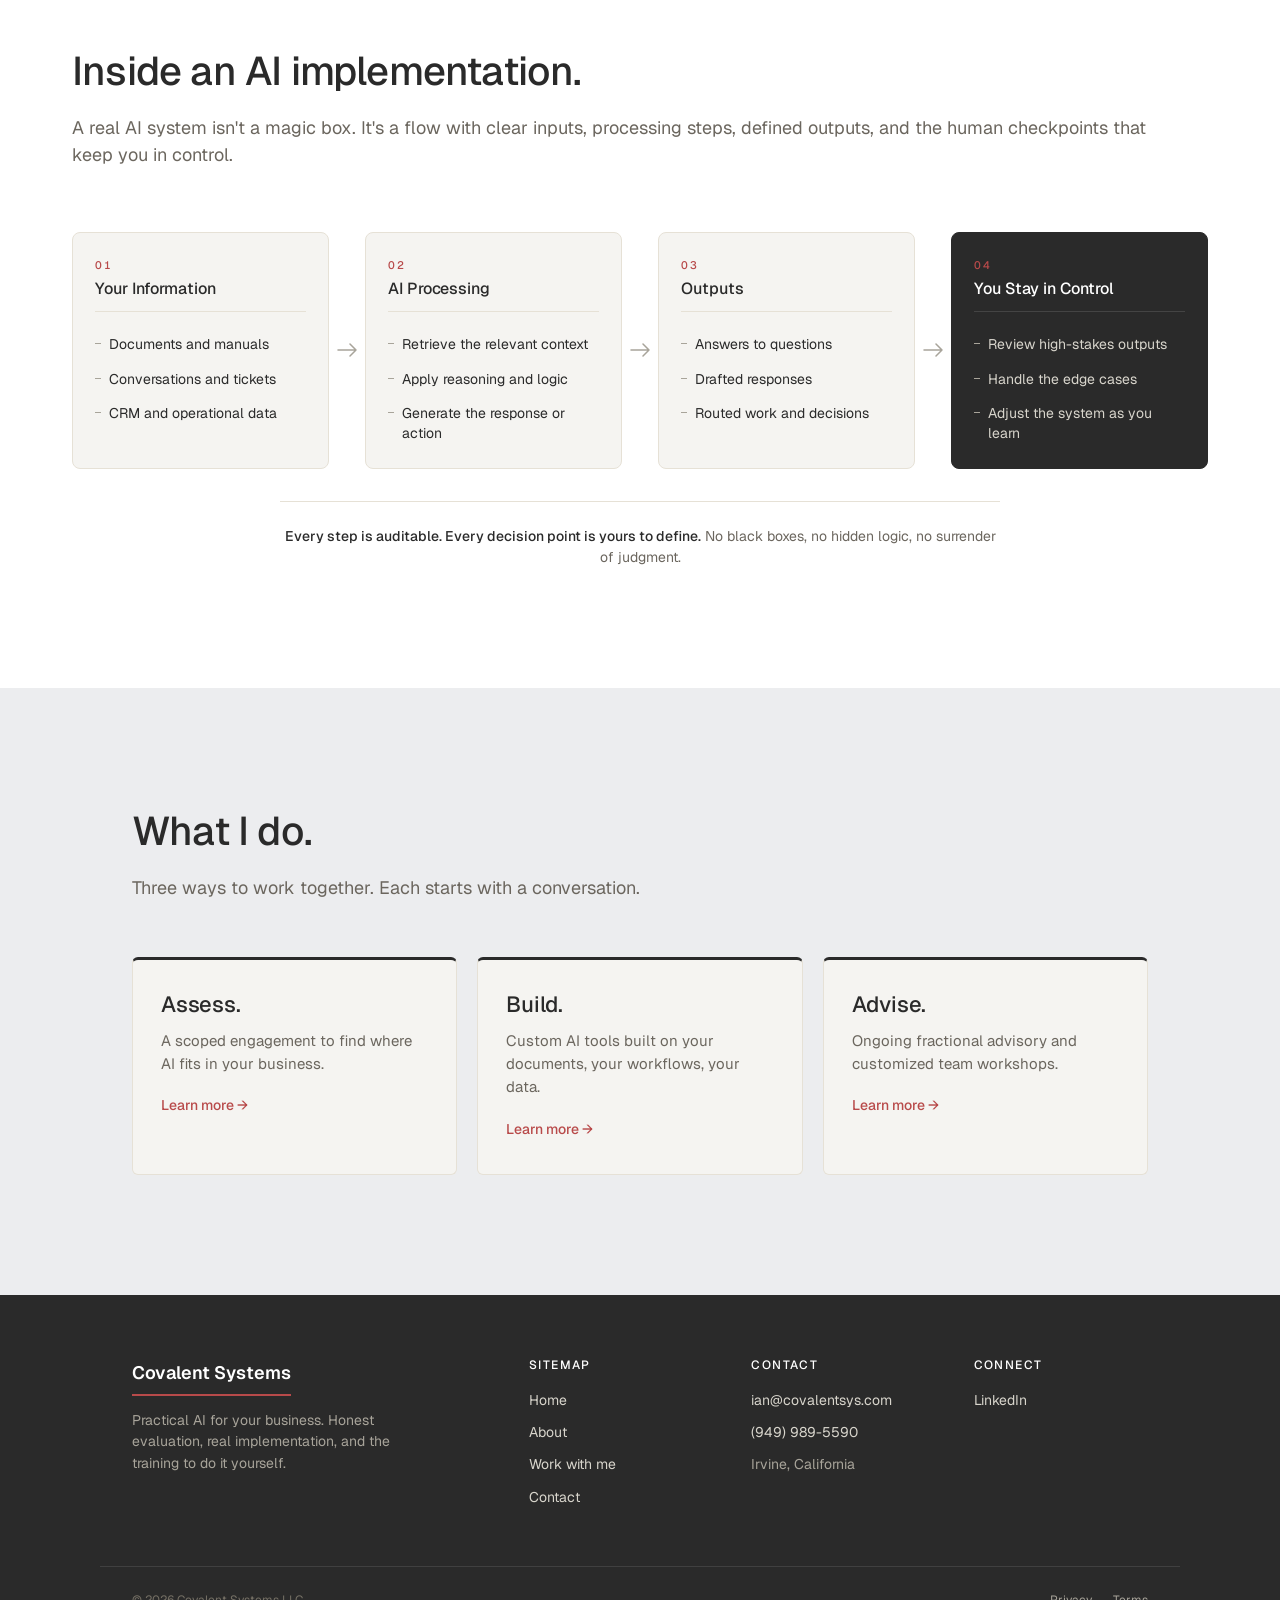
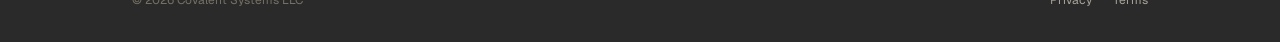
==== commit 4842fb5a: "Update index.html Remove incorrect CTA reference on hero page" ====
--- a/index.html
+++ b/index.html
@@ -79,9 +79,7 @@
     <div>
       <h1>I find the two or three places AI actually pays in your business.</h1>
       <p class="sub">You ignore the rest. That's the job. A fixed-scope assessment maps where AI makes you money, where it doesn't, and what to do first.</p>
-      <a href="work.html#assess" class="btn-primary">Get the assessment &rarr;</a>
-      <a href="https://calendly.com/covalentsys/workflow-assessment?primary_color=b84a4a"
-   class="btn-book" target="_blank" rel="noopener">Book a call &rarr;</a>
+      <a href="work.html#assess" class="btn">Get the assessment <span class="arrow">&rarr;</span></a>
     </div>   
   </div>
 </section>
